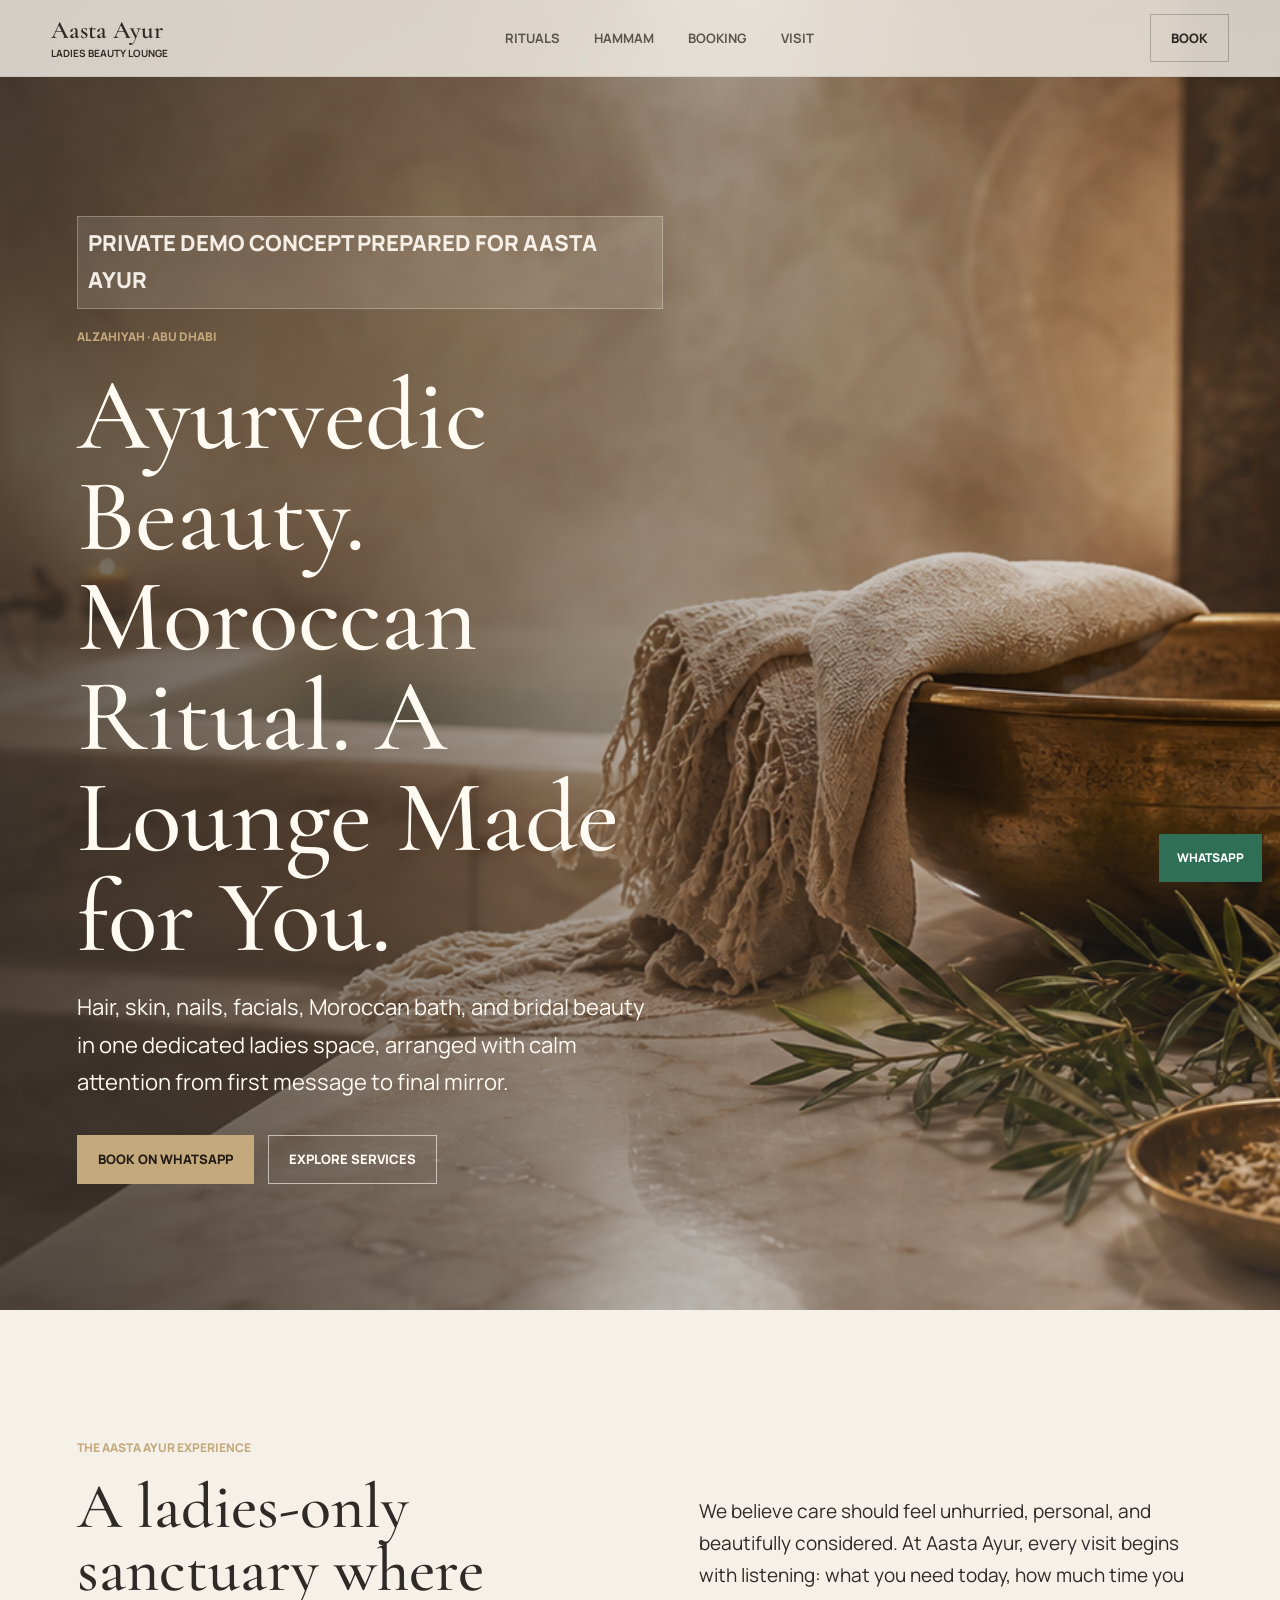
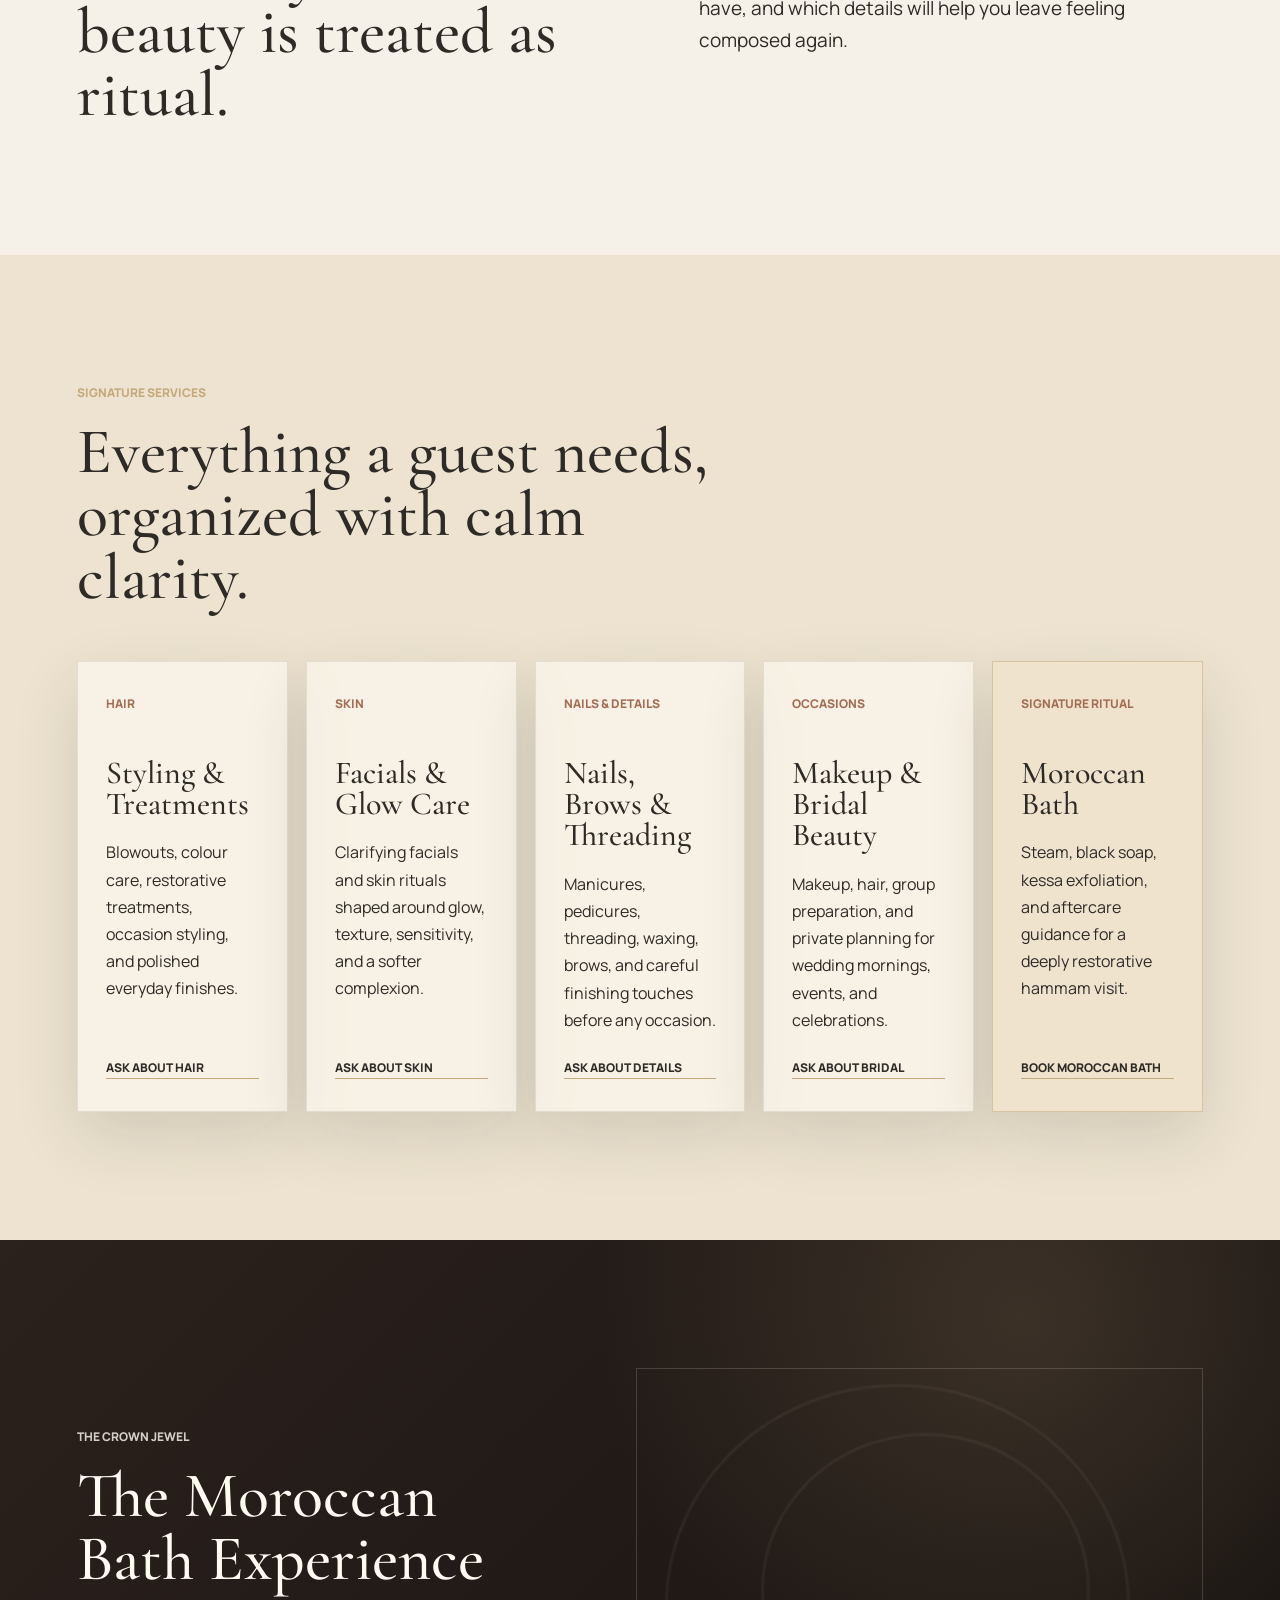
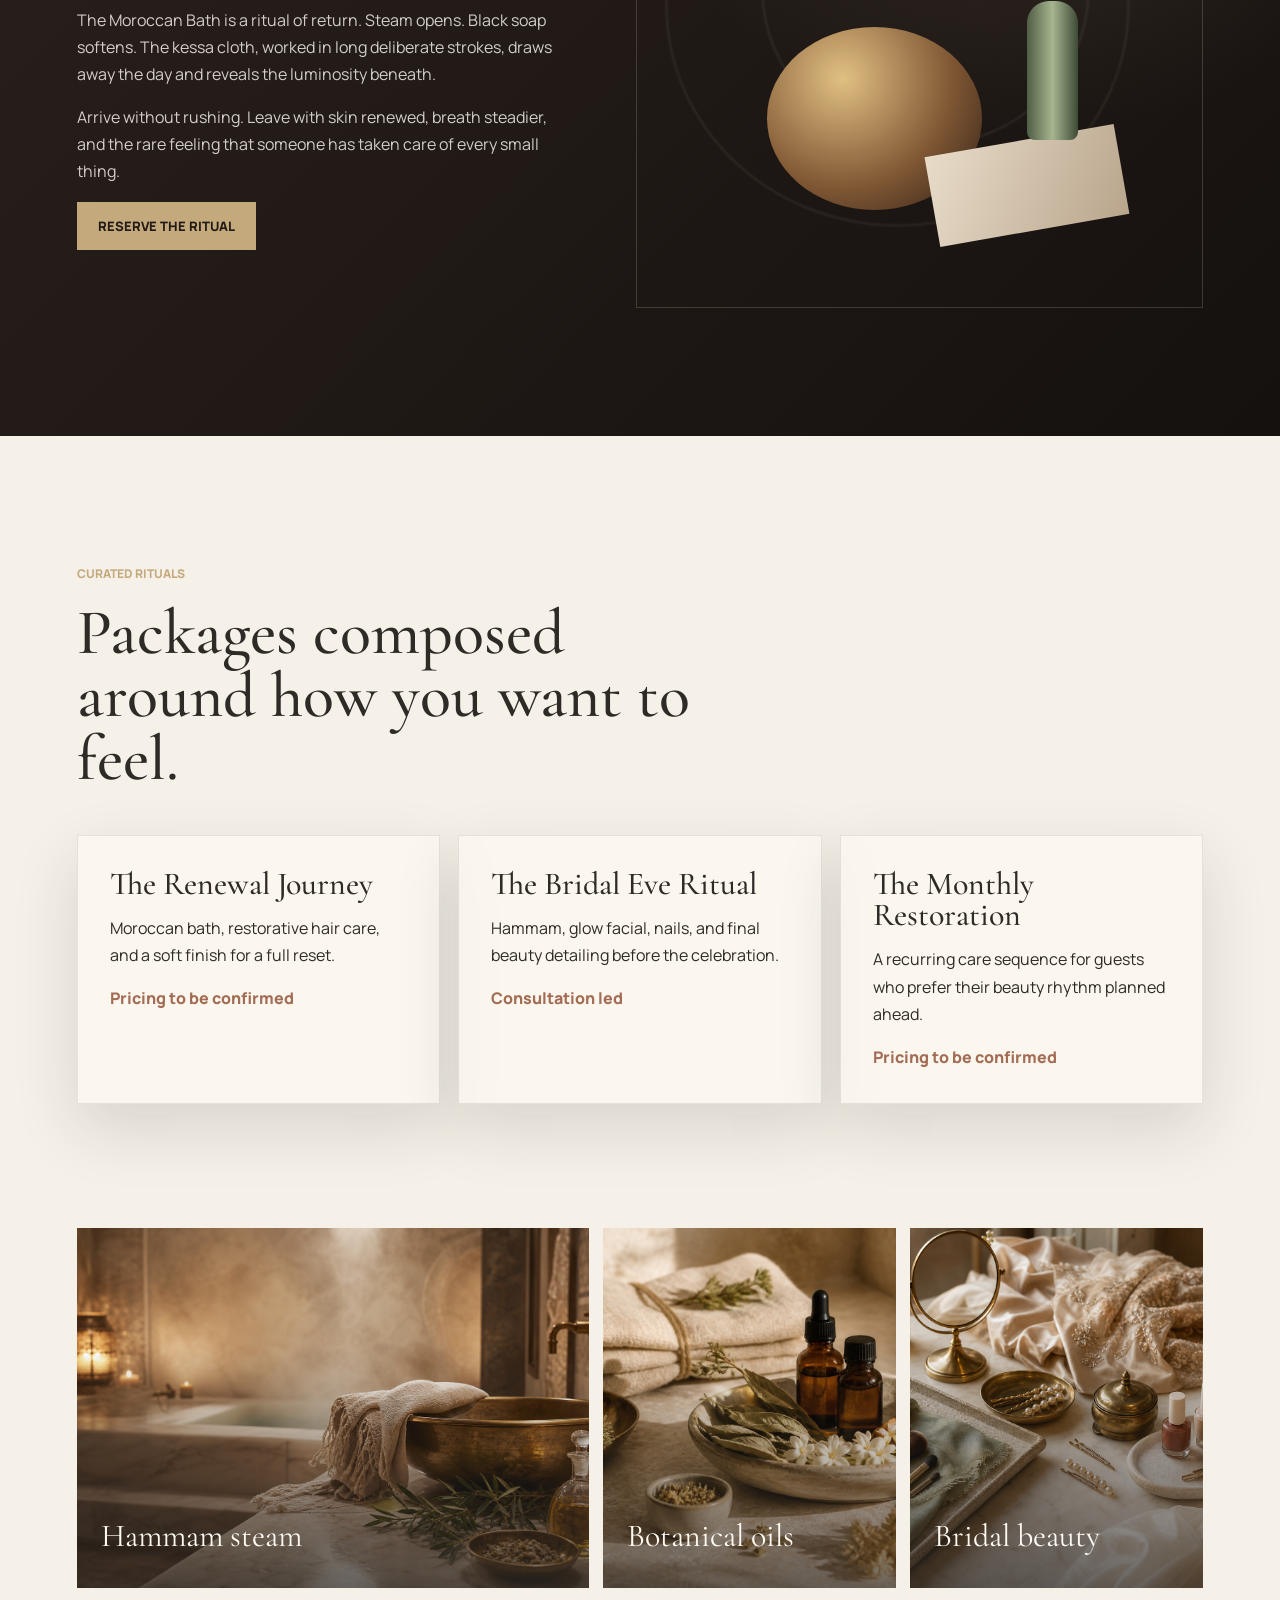
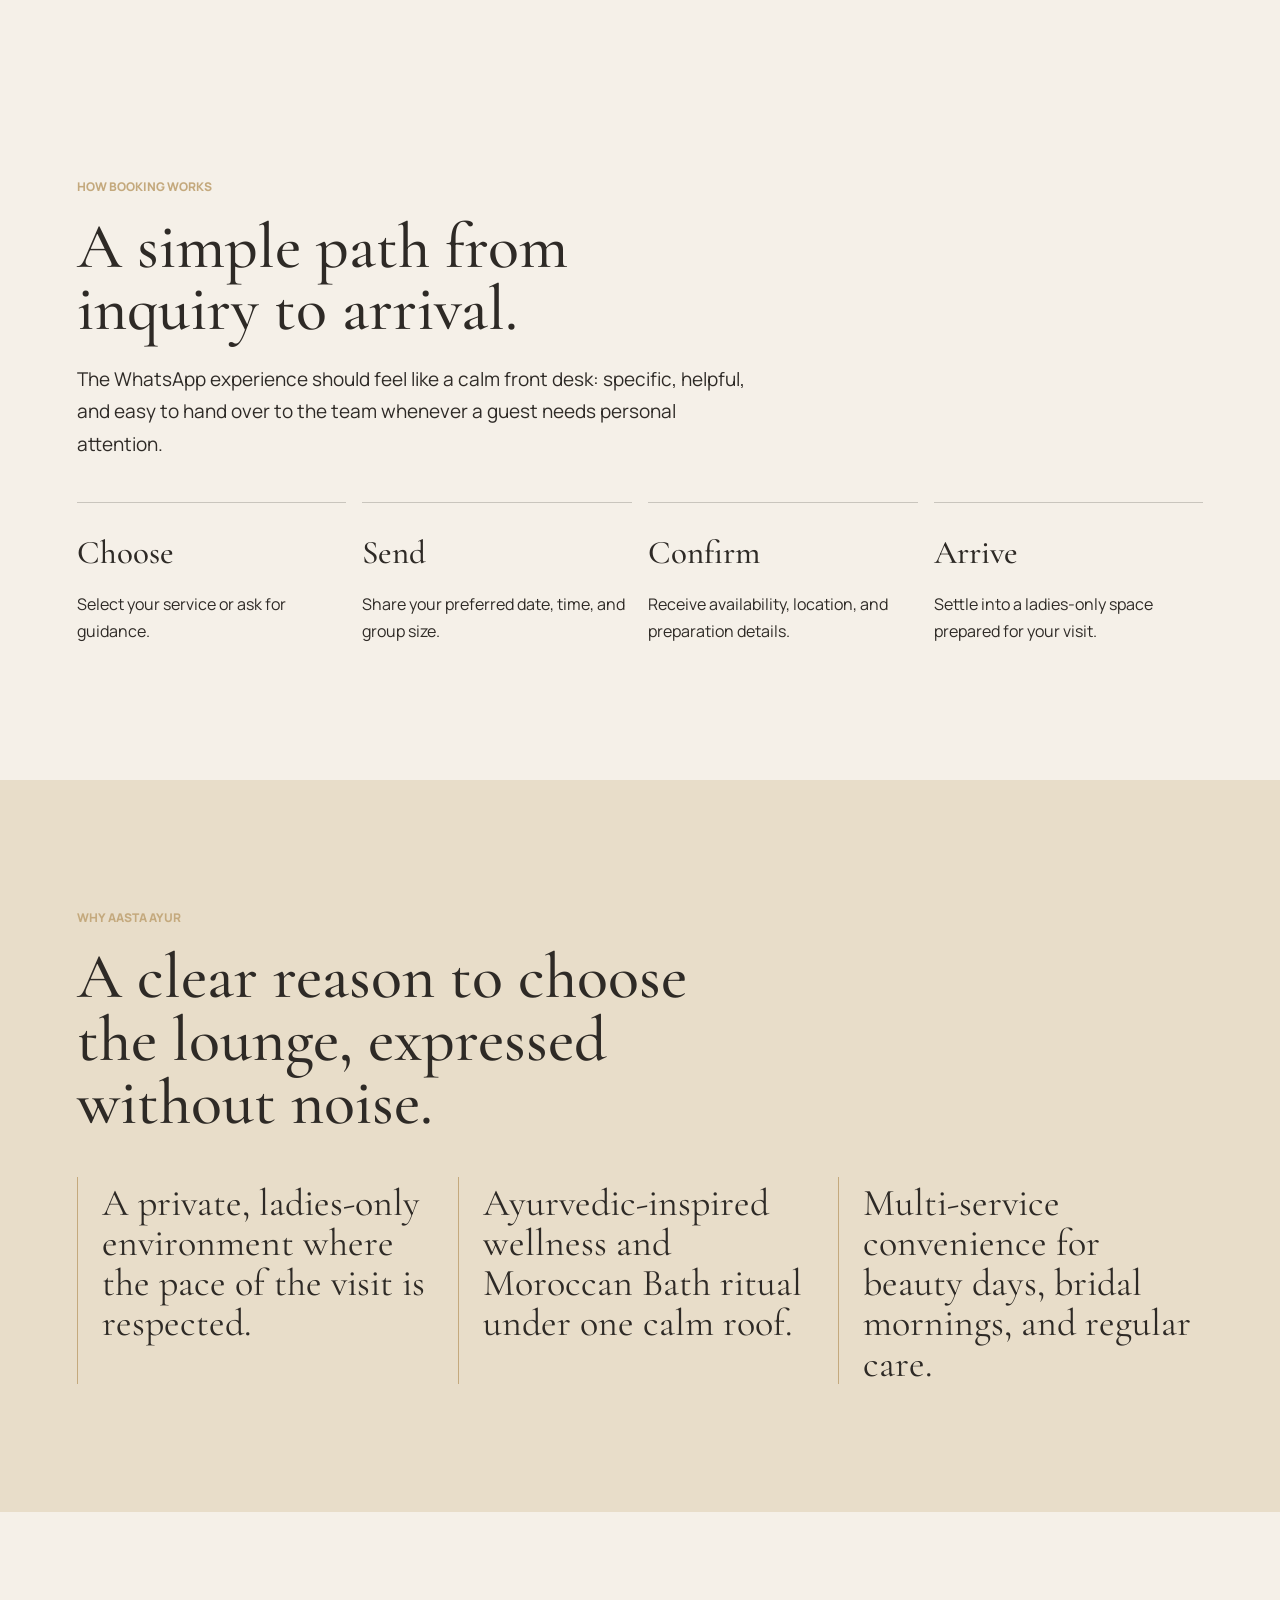
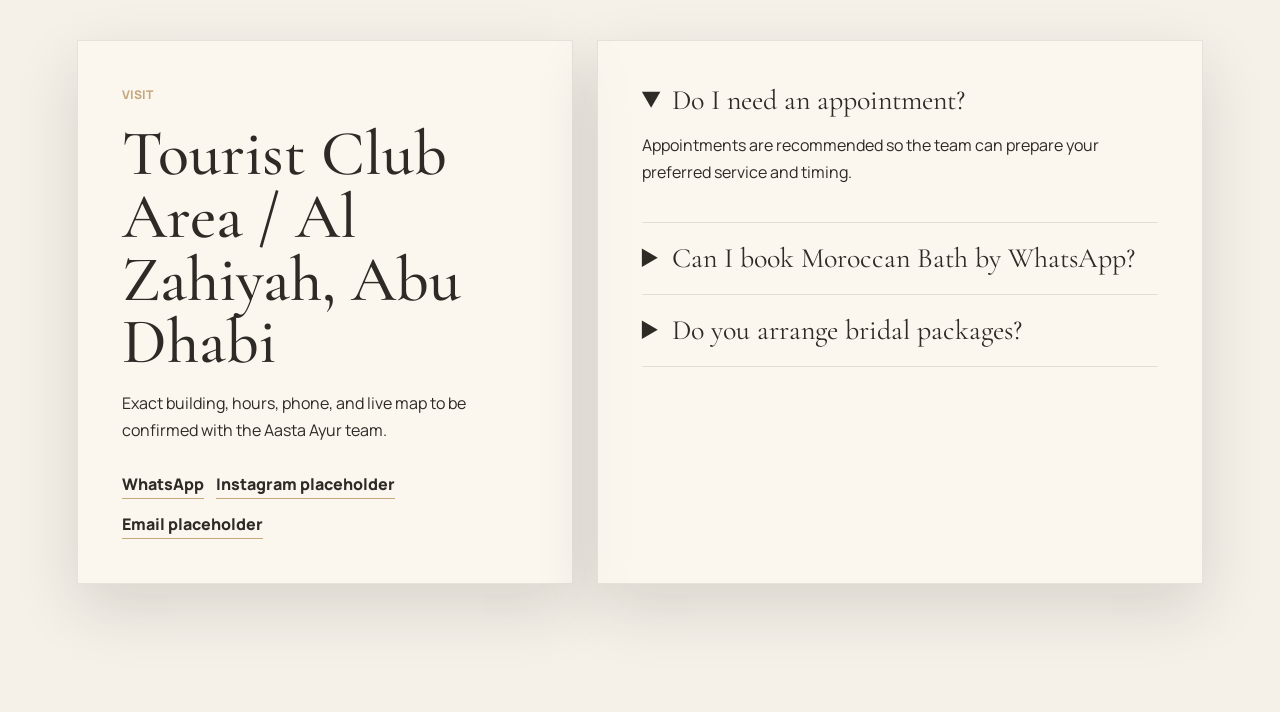
==== index.html @ e6f48dea "Add Aasta Ayur demo site" ====
<!doctype html>
<html lang="en">
  <head>
    <meta charset="utf-8" />
    <meta name="viewport" content="width=device-width, initial-scale=1" />
    <title>Aasta Ayur Ladies Beauty Lounge | Demo Digital Flagship</title>
    <meta
      name="description"
      content="A refined demo digital flagship concept for Aasta Ayur Ladies Beauty Lounge in Al Zahiyah, Abu Dhabi."
    />
    <link rel="preconnect" href="https://fonts.googleapis.com" />
    <link rel="preconnect" href="https://fonts.gstatic.com" crossorigin />
    <link
      href="https://fonts.googleapis.com/css2?family=Cormorant+Garamond:wght@400;500;600&family=Manrope:wght@400;500;600;700&display=swap"
      rel="stylesheet"
    />
    <link rel="stylesheet" href="styles.css" />
  </head>
  <body>
    <header class="site-header" data-header>
      <a class="brand" href="#top" aria-label="Aasta Ayur home">
        <span>Aasta Ayur</span>
        <small>Ladies Beauty Lounge</small>
      </a>
      <nav class="nav" aria-label="Primary">
        <a href="#rituals">Rituals</a>
        <a href="#hammam">Hammam</a>
        <a href="#booking">Booking</a>
        <a href="#location">Visit</a>
      </nav>
      <a class="nav-cta" href="https://wa.me/971000000000?text=Hello%20Aasta%20Ayur%2C%20I%27d%20like%20to%20book%20an%20appointment." target="_blank" rel="noreferrer">Book</a>
    </header>

    <main id="top">
      <section class="hero" aria-labelledby="hero-title">
        <img class="hero-image" src="assets/hammam-hero.png" alt="" />
        <div class="hero-overlay"></div>
        <div class="hero-content reveal">
          <p class="concept-note">Private demo concept prepared for Aasta Ayur</p>
          <p class="eyebrow">Al Zahiyah · Abu Dhabi</p>
          <h1 id="hero-title">Ayurvedic Beauty. Moroccan Ritual. A Lounge Made for You.</h1>
          <p>
            Hair, skin, nails, facials, Moroccan bath, and bridal beauty in one dedicated ladies space,
            arranged with calm attention from first message to final mirror.
          </p>
          <div class="hero-actions">
            <a class="button primary" href="https://wa.me/971000000000?text=Hello%20Aasta%20Ayur%2C%20I%27d%20like%20to%20book%20an%20appointment.%20Could%20you%20please%20share%20your%20availability%3F" target="_blank" rel="noreferrer">Book on WhatsApp</a>
            <a class="button secondary" href="#rituals">Explore Services</a>
          </div>
        </div>
      </section>

      <section class="section intro reveal" aria-labelledby="experience-title">
        <div class="section-kicker">The Aasta Ayur Experience</div>
        <div class="split">
          <h2 id="experience-title">A ladies-only sanctuary where beauty is treated as ritual.</h2>
          <p>
            We believe care should feel unhurried, personal, and beautifully considered. At Aasta Ayur,
            every visit begins with listening: what you need today, how much time you have, and which
            details will help you leave feeling composed again.
          </p>
        </div>
      </section>

      <section class="section service-band" id="rituals" aria-labelledby="rituals-title">
        <div class="section-heading reveal">
          <p class="section-kicker">Signature Services</p>
          <h2 id="rituals-title">Everything a guest needs, organized with calm clarity.</h2>
        </div>
        <div class="service-grid">
          <article class="service-card reveal">
            <span>Hair</span>
            <h3>Styling & Treatments</h3>
            <p>Blowouts, colour care, restorative treatments, occasion styling, and polished everyday finishes.</p>
            <a href="https://wa.me/971000000000?text=Hello%20Aasta%20Ayur%2C%20I%27d%20like%20to%20ask%20about%20hair%20services." target="_blank" rel="noreferrer">Ask about hair</a>
          </article>
          <article class="service-card reveal">
            <span>Skin</span>
            <h3>Facials & Glow Care</h3>
            <p>Clarifying facials and skin rituals shaped around glow, texture, sensitivity, and a softer complexion.</p>
            <a href="https://wa.me/971000000000?text=Hello%20Aasta%20Ayur%2C%20I%27d%20like%20to%20ask%20about%20facials%20and%20skin%20services." target="_blank" rel="noreferrer">Ask about skin</a>
          </article>
          <article class="service-card reveal">
            <span>Nails & Details</span>
            <h3>Nails, Brows & Threading</h3>
            <p>Manicures, pedicures, threading, waxing, brows, and careful finishing touches before any occasion.</p>
            <a href="https://wa.me/971000000000?text=Hello%20Aasta%20Ayur%2C%20I%27d%20like%20to%20ask%20about%20nails%2C%20threading%2C%20or%20waxing." target="_blank" rel="noreferrer">Ask about details</a>
          </article>
          <article class="service-card reveal">
            <span>Occasions</span>
            <h3>Makeup & Bridal Beauty</h3>
            <p>Makeup, hair, group preparation, and private planning for wedding mornings, events, and celebrations.</p>
            <a href="https://wa.me/971000000000?text=Hello%20Aasta%20Ayur%2C%20I%27d%20like%20to%20ask%20about%20bridal%20or%20event%20beauty." target="_blank" rel="noreferrer">Ask about bridal</a>
          </article>
          <article class="service-card feature-card reveal">
            <span>Signature Ritual</span>
            <h3>Moroccan Bath</h3>
            <p>Steam, black soap, kessa exfoliation, and aftercare guidance for a deeply restorative hammam visit.</p>
            <a href="https://wa.me/971000000000?text=Hello%20Aasta%20Ayur%2C%20I%27d%20like%20to%20book%20a%20Moroccan%20Bath.%20Could%20you%20please%20share%20your%20availability%3F" target="_blank" rel="noreferrer">Book Moroccan Bath</a>
          </article>
        </div>
      </section>

      <section class="hammam" id="hammam" aria-labelledby="hammam-title">
        <div class="hammam-copy reveal">
          <p class="section-kicker">The Crown Jewel</p>
          <h2 id="hammam-title">The Moroccan Bath Experience</h2>
          <p>
            The Moroccan Bath is a ritual of return. Steam opens. Black soap softens. The kessa cloth,
            worked in long deliberate strokes, draws away the day and reveals the luminosity beneath.
          </p>
          <p>
            Arrive without rushing. Leave with skin renewed, breath steadier, and the rare feeling that
            someone has taken care of every small thing.
          </p>
          <a class="button gold" href="https://wa.me/971000000000?text=Hello%20Aasta%20Ayur%2C%20I%27d%20like%20to%20book%20a%20Moroccan%20Bath." target="_blank" rel="noreferrer">Reserve the Ritual</a>
        </div>
        <div class="hammam-panel reveal" aria-hidden="true">
          <div class="steam-orbit one"></div>
          <div class="steam-orbit two"></div>
          <div class="ritual-object bowl"></div>
          <div class="ritual-object towel"></div>
          <div class="ritual-object bottle"></div>
        </div>
      </section>

      <section class="section collections" aria-labelledby="collections-title">
        <div class="section-heading reveal">
          <p class="section-kicker">Curated Rituals</p>
          <h2 id="collections-title">Packages composed around how you want to feel.</h2>
        </div>
        <div class="collection-list">
          <article class="collection reveal">
            <h3>The Renewal Journey</h3>
            <p>Moroccan bath, restorative hair care, and a soft finish for a full reset.</p>
            <span>Pricing to be confirmed</span>
          </article>
          <article class="collection reveal">
            <h3>The Bridal Eve Ritual</h3>
            <p>Hammam, glow facial, nails, and final beauty detailing before the celebration.</p>
            <span>Consultation led</span>
          </article>
          <article class="collection reveal">
            <h3>The Monthly Restoration</h3>
            <p>A recurring care sequence for guests who prefer their beauty rhythm planned ahead.</p>
            <span>Pricing to be confirmed</span>
          </article>
        </div>
      </section>

      <section class="editorial" aria-label="Beauty moments">
        <div class="editorial-tile tile-large reveal">
          <span>Hammam steam</span>
        </div>
        <div class="editorial-tile tile-sage reveal">
          <span>Botanical oils</span>
        </div>
        <div class="editorial-tile tile-clay reveal">
          <span>Bridal beauty</span>
        </div>
      </section>

      <section class="section journey" id="booking" aria-labelledby="booking-title">
        <div class="section-heading reveal">
          <p class="section-kicker">How Booking Works</p>
          <h2 id="booking-title">A simple path from inquiry to arrival.</h2>
          <p>
            The WhatsApp experience should feel like a calm front desk: specific, helpful, and easy to hand
            over to the team whenever a guest needs personal attention.
          </p>
        </div>
        <div class="steps">
          <div class="step reveal"><b>Choose</b><span>Select your service or ask for guidance.</span></div>
          <div class="step reveal"><b>Send</b><span>Share your preferred date, time, and group size.</span></div>
          <div class="step reveal"><b>Confirm</b><span>Receive availability, location, and preparation details.</span></div>
          <div class="step reveal"><b>Arrive</b><span>Settle into a ladies-only space prepared for your visit.</span></div>
        </div>
      </section>

      <section class="section distinction" aria-labelledby="why-title">
        <div class="section-heading reveal">
          <p class="section-kicker">Why Aasta Ayur</p>
          <h2 id="why-title">A clear reason to choose the lounge, expressed without noise.</h2>
        </div>
        <div class="truths">
          <p class="reveal">A private, ladies-only environment where the pace of the visit is respected.</p>
          <p class="reveal">Ayurvedic-inspired wellness and Moroccan Bath ritual under one calm roof.</p>
          <p class="reveal">Multi-service convenience for beauty days, bridal mornings, and regular care.</p>
        </div>
      </section>

      <section class="section location" id="location" aria-labelledby="visit-title">
        <div class="location-card reveal">
          <p class="section-kicker">Visit</p>
          <h2 id="visit-title">Tourist Club Area / Al Zahiyah, Abu Dhabi</h2>
          <p>Exact building, hours, phone, and live map to be confirmed with the Aasta Ayur team.</p>
          <div class="contact-row">
            <a href="https://wa.me/971000000000?text=Hello%20Aasta%20Ayur%2C%20I%27d%20like%20to%20book%20an%20appointment." target="_blank" rel="noreferrer">WhatsApp</a>
            <a href="https://www.instagram.com/" target="_blank" rel="noreferrer">Instagram placeholder</a>
            <a href="mailto:hello@example.com">Email placeholder</a>
          </div>
        </div>
        <div class="faq reveal">
          <details open>
            <summary>Do I need an appointment?</summary>
            <p>Appointments are recommended so the team can prepare your preferred service and timing.</p>
          </details>
          <details>
            <summary>Can I book Moroccan Bath by WhatsApp?</summary>
            <p>Yes. Share your preferred day and time, and the team can guide you through preparation.</p>
          </details>
          <details>
            <summary>Do you arrange bridal packages?</summary>
            <p>Bridal and event beauty can be planned around the bride, group size, timing, and services required.</p>
          </details>
        </div>
      </section>
    </main>

    <a class="floating-whatsapp" href="https://wa.me/971000000000?text=Hello%20Aasta%20Ayur%2C%20I%27d%20like%20to%20book%20an%20appointment." target="_blank" rel="noreferrer" aria-label="Book on WhatsApp">
      <span>WhatsApp</span>
    </a>

    <script src="script.js"></script>
  </body>
</html>
---- styles.css ----
:root {
  --alabaster: #f5f0e8;
  --parchment: #ede3d0;
  --linen: #d9cdbf;
  --gold: #c4a97d;
  --sage: #8a9e82;
  --charcoal: #2e2a26;
  --clay: #a36d55;
  --hammam: #28201c;
  --cream: #fffaf2;
  --shadow: 0 24px 60px rgba(46, 42, 38, 0.14);
  --serif: "Cormorant Garamond", Georgia, serif;
  --sans: "Manrope", Arial, sans-serif;
}

* {
  box-sizing: border-box;
}

html {
  scroll-behavior: smooth;
}

body {
  margin: 0;
  background: var(--alabaster);
  color: var(--charcoal);
  font-family: var(--sans);
  font-size: 16px;
  line-height: 1.7;
}

a {
  color: inherit;
  text-decoration: none;
}

.site-header {
  align-items: center;
  background: rgba(245, 240, 232, 0.82);
  backdrop-filter: blur(18px);
  border-bottom: 1px solid rgba(46, 42, 38, 0.08);
  display: flex;
  gap: 24px;
  justify-content: space-between;
  left: 0;
  min-height: 76px;
  padding: 14px clamp(18px, 4vw, 58px);
  position: fixed;
  right: 0;
  top: 0;
  transition: transform 260ms ease, background 260ms ease;
  z-index: 20;
}

.brand {
  display: grid;
  font-family: var(--serif);
  line-height: 1;
}

.brand span {
  font-size: 25px;
  font-weight: 600;
}

.brand small {
  font-family: var(--sans);
  font-size: 10px;
  font-weight: 700;
  margin-top: 5px;
  text-transform: uppercase;
}

.nav {
  display: flex;
  gap: clamp(16px, 3vw, 34px);
  font-size: 13px;
  font-weight: 700;
  text-transform: uppercase;
}

.nav a {
  opacity: 0.76;
}

.nav a:hover,
.nav a:focus-visible {
  opacity: 1;
}

.nav-cta,
.button {
  border: 1px solid rgba(46, 42, 38, 0.28);
  display: inline-flex;
  font-size: 13px;
  font-weight: 800;
  justify-content: center;
  letter-spacing: 0;
  min-height: 44px;
  padding: 12px 20px;
  text-transform: uppercase;
}

.hero {
  min-height: 96vh;
  overflow: hidden;
  position: relative;
}

.hero-image,
.hero-overlay {
  height: 100%;
  inset: 0;
  position: absolute;
  width: 100%;
}

.hero-image {
  object-fit: cover;
}

.hero-overlay {
  background:
    linear-gradient(90deg, rgba(46, 42, 38, 0.72), rgba(46, 42, 38, 0.34) 48%, rgba(46, 42, 38, 0.08)),
    linear-gradient(0deg, rgba(245, 240, 232, 0.16), transparent 42%);
}

.hero-content {
  color: var(--cream);
  max-width: 740px;
  padding: 24vh clamp(20px, 6vw, 82px) 14vh;
  position: relative;
  z-index: 2;
}

.concept-note {
  background: rgba(255, 250, 242, 0.12);
  border: 1px solid rgba(255, 250, 242, 0.28);
  color: rgba(255, 250, 242, 0.92);
  display: inline-flex;
  font-size: 11px;
  font-weight: 800;
  margin: 0 0 18px;
  padding: 8px 10px;
  text-transform: uppercase;
}

.eyebrow,
.section-kicker {
  color: var(--gold);
  font-size: 12px;
  font-weight: 800;
  margin: 0 0 18px;
  text-transform: uppercase;
}

h1,
h2,
h3 {
  font-family: var(--serif);
  font-weight: 500;
  line-height: 0.98;
  margin: 0;
}

h1 {
  font-size: clamp(54px, 8vw, 106px);
  max-width: 900px;
}

h2 {
  font-size: clamp(39px, 5vw, 72px);
}

h3 {
  font-size: 32px;
}

.hero-content p:not(.eyebrow) {
  font-size: clamp(17px, 2vw, 22px);
  max-width: 650px;
}

.hero-actions {
  display: flex;
  flex-wrap: wrap;
  gap: 14px;
  margin-top: 34px;
}

.button.primary,
.button.gold {
  background: var(--gold);
  border-color: var(--gold);
  color: #211a15;
}

.button.secondary {
  border-color: rgba(255, 250, 242, 0.62);
  color: var(--cream);
}

.section {
  padding: clamp(74px, 10vw, 150px) clamp(20px, 6vw, 82px);
}

.split {
  align-items: start;
  display: grid;
  gap: clamp(28px, 5vw, 72px);
  grid-template-columns: minmax(0, 1.05fr) minmax(260px, 0.95fr);
}

.split p,
.section-heading {
  font-size: 19px;
  max-width: 680px;
}

.service-band {
  background: var(--parchment);
}

.service-grid {
  display: grid;
  gap: 18px;
  grid-template-columns: repeat(5, minmax(0, 1fr));
  margin-top: 52px;
}

.service-card,
.collection,
.location-card,
.faq {
  background: rgba(255, 250, 242, 0.62);
  border: 1px solid rgba(46, 42, 38, 0.1);
  box-shadow: var(--shadow);
}

.service-card {
  display: flex;
  flex-direction: column;
  min-height: 310px;
  padding: 32px 28px;
}

.service-card span {
  color: var(--clay);
  display: inline-block;
  font-size: 12px;
  font-weight: 800;
  margin-bottom: 42px;
  text-transform: uppercase;
}

.service-card p {
  margin: 20px 0 0;
}

.service-card a {
  border-bottom: 1px solid var(--gold);
  color: var(--charcoal);
  display: inline-flex;
  font-size: 12px;
  font-weight: 800;
  margin-top: auto;
  padding-top: 24px;
  text-transform: uppercase;
}

.feature-card {
  background: #efe3ce;
  border-color: rgba(196, 169, 125, 0.55);
}

.hammam {
  align-items: center;
  background:
    radial-gradient(circle at 80% 10%, rgba(196, 169, 125, 0.17), transparent 34%),
    linear-gradient(135deg, #2b211d, #15110f);
  color: var(--cream);
  display: grid;
  gap: clamp(36px, 6vw, 94px);
  grid-template-columns: minmax(0, 0.92fr) minmax(320px, 1.08fr);
  min-height: 760px;
  overflow: hidden;
  padding: clamp(80px, 10vw, 150px) clamp(20px, 6vw, 82px);
}

.hammam-copy {
  max-width: 650px;
}

.hammam-copy p {
  color: rgba(255, 250, 242, 0.8);
}

.hammam-panel {
  aspect-ratio: 1.05;
  border: 1px solid rgba(237, 227, 208, 0.18);
  min-height: 420px;
  overflow: hidden;
  position: relative;
}

.steam-orbit {
  animation: breathe 8s ease-in-out infinite;
  border: 1px solid rgba(237, 227, 208, 0.18);
  border-radius: 50%;
  filter: blur(1px);
  position: absolute;
}

.steam-orbit.one {
  height: 58%;
  left: 22%;
  top: 12%;
  width: 58%;
}

.steam-orbit.two {
  animation-delay: -3s;
  height: 82%;
  left: 5%;
  top: 3%;
  width: 82%;
}

.ritual-object {
  position: absolute;
}

.bowl {
  background: radial-gradient(circle at 35% 28%, #e1c083, #7e5633 58%, #2c1d15);
  border-radius: 50%;
  bottom: 18%;
  height: 34%;
  left: 23%;
  width: 38%;
}

.towel {
  background: linear-gradient(120deg, #e8dcc9, #b9a58c);
  bottom: 14%;
  height: 17%;
  right: 14%;
  transform: rotate(-10deg);
  width: 34%;
}

.bottle {
  background: linear-gradient(90deg, #4f5e45, #a6b58f 50%, #3d4b35);
  border-radius: 22px 22px 8px 8px;
  bottom: 31%;
  height: 26%;
  right: 22%;
  width: 9%;
}

.collection-list {
  display: grid;
  gap: 18px;
  grid-template-columns: repeat(3, minmax(0, 1fr));
  margin-top: 44px;
}

.collections {
  padding-bottom: clamp(54px, 7vw, 96px);
}

.journey {
  padding-top: clamp(54px, 7vw, 96px);
}

.collections .section-heading p:not(.section-kicker),
.journey .section-heading p:not(.section-kicker) {
  margin-top: 22px;
}

.collection {
  padding: 32px;
}

.collection span {
  color: var(--clay);
  font-weight: 800;
}

.editorial {
  display: grid;
  gap: 14px;
  grid-template-columns: 1.4fr 0.8fr 0.8fr;
  padding: clamp(16px, 3vw, 34px) clamp(20px, 6vw, 82px) clamp(54px, 8vw, 100px);
}

.editorial-tile {
  align-items: end;
  color: var(--cream);
  display: flex;
  min-height: 360px;
  overflow: hidden;
  padding: 24px;
  position: relative;
}

.editorial-tile::before {
  content: "";
  inset: 0;
  position: absolute;
}

.editorial-tile span {
  font-family: var(--serif);
  font-size: 32px;
  position: relative;
}

.tile-large::before {
  background:
    linear-gradient(0deg, rgba(46, 42, 38, 0.72), transparent 68%),
    url("assets/hammam-hero.png") center/cover;
}

.tile-sage::before {
  background:
    linear-gradient(0deg, rgba(46, 42, 38, 0.7), transparent 68%),
    url("assets/botanical-oils.png") center/cover;
}

.tile-clay::before {
  background:
    linear-gradient(0deg, rgba(46, 42, 38, 0.7), transparent 68%),
    url("assets/bridal-beauty.png") center/cover;
}

.steps,
.truths {
  display: grid;
  gap: 16px;
  grid-template-columns: repeat(4, minmax(0, 1fr));
  margin-top: 42px;
}

.step {
  border-top: 1px solid rgba(46, 42, 38, 0.22);
  min-height: 150px;
  padding-top: 22px;
}

.step b {
  display: block;
  font-family: var(--serif);
  font-size: 33px;
  font-weight: 500;
}

.step span {
  display: block;
  margin-top: 10px;
}

.distinction {
  background: #e8ddc9;
}

.truths {
  grid-template-columns: repeat(3, minmax(0, 1fr));
}

.truths p {
  border-left: 1px solid var(--gold);
  font-family: var(--serif);
  font-size: clamp(26px, 3vw, 38px);
  line-height: 1.06;
  margin: 0;
  min-height: 190px;
  padding: 6px 0 0 24px;
}

.location {
  display: grid;
  gap: 24px;
  grid-template-columns: minmax(0, 0.9fr) minmax(320px, 1.1fr);
}

.location-card,
.faq {
  padding: clamp(28px, 4vw, 44px);
}

.contact-row {
  display: flex;
  flex-wrap: wrap;
  gap: 12px;
  margin-top: 26px;
}

.contact-row a {
  border-bottom: 1px solid var(--gold);
  font-weight: 800;
}

details {
  border-bottom: 1px solid rgba(46, 42, 38, 0.12);
  padding: 20px 0;
}

details:first-child {
  padding-top: 0;
}

summary {
  cursor: pointer;
  font-family: var(--serif);
  font-size: 28px;
  line-height: 1.1;
}

.floating-whatsapp {
  background: #2f6f55;
  bottom: 18px;
  box-shadow: 0 14px 30px rgba(46, 42, 38, 0.22);
  color: white;
  font-size: 12px;
  font-weight: 800;
  min-height: 48px;
  padding: 14px 18px;
  position: fixed;
  right: 18px;
  text-transform: uppercase;
  z-index: 25;
}

.reveal {
  opacity: 0;
  transform: translateY(24px);
  transition: opacity 850ms ease, transform 850ms ease;
}

.reveal.visible {
  opacity: 1;
  transform: translateY(0);
}

@keyframes breathe {
  0%,
  100% {
    opacity: 0.32;
    transform: scale(0.96);
  }
  50% {
    opacity: 0.82;
    transform: scale(1.04);
  }
}

@media (max-width: 980px) {
  .nav {
    display: none;
  }

  .split,
  .hammam,
  .location {
    grid-template-columns: 1fr;
  }

  .service-grid,
  .collection-list,
  .steps,
  .truths {
    grid-template-columns: repeat(2, minmax(0, 1fr));
  }

  .feature-card {
    grid-column: 1 / -1;
  }

  .editorial {
    grid-template-columns: 1fr;
  }
}

@media (max-width: 640px) {
  .site-header {
    min-height: 68px;
  }

  .brand span {
    font-size: 22px;
  }

  .hero {
    min-height: 94vh;
  }

  .hero-overlay {
    background: linear-gradient(90deg, rgba(46, 42, 38, 0.76), rgba(46, 42, 38, 0.34));
  }

  .hero-content {
    padding-top: 19vh;
  }

  .service-grid,
  .collection-list,
  .steps,
  .truths {
    grid-template-columns: 1fr;
  }

  .service-card {
    min-height: 0;
  }

  .hammam-panel {
    min-height: 280px;
  }

  .editorial-tile {
    min-height: 230px;
  }

  .section {
    padding-bottom: 68px;
    padding-top: 68px;
  }

  .reveal {
    opacity: 1;
    transform: none;
  }

  .truths p {
    min-height: 148px;
  }

  .hammam {
    min-height: 0;
    padding-bottom: 68px;
    padding-top: 68px;
  }

  .collections {
    padding-bottom: 42px;
  }

  .editorial {
    padding-bottom: 42px;
    padding-top: 0;
  }

  .journey {
    padding-top: 54px;
  }
}
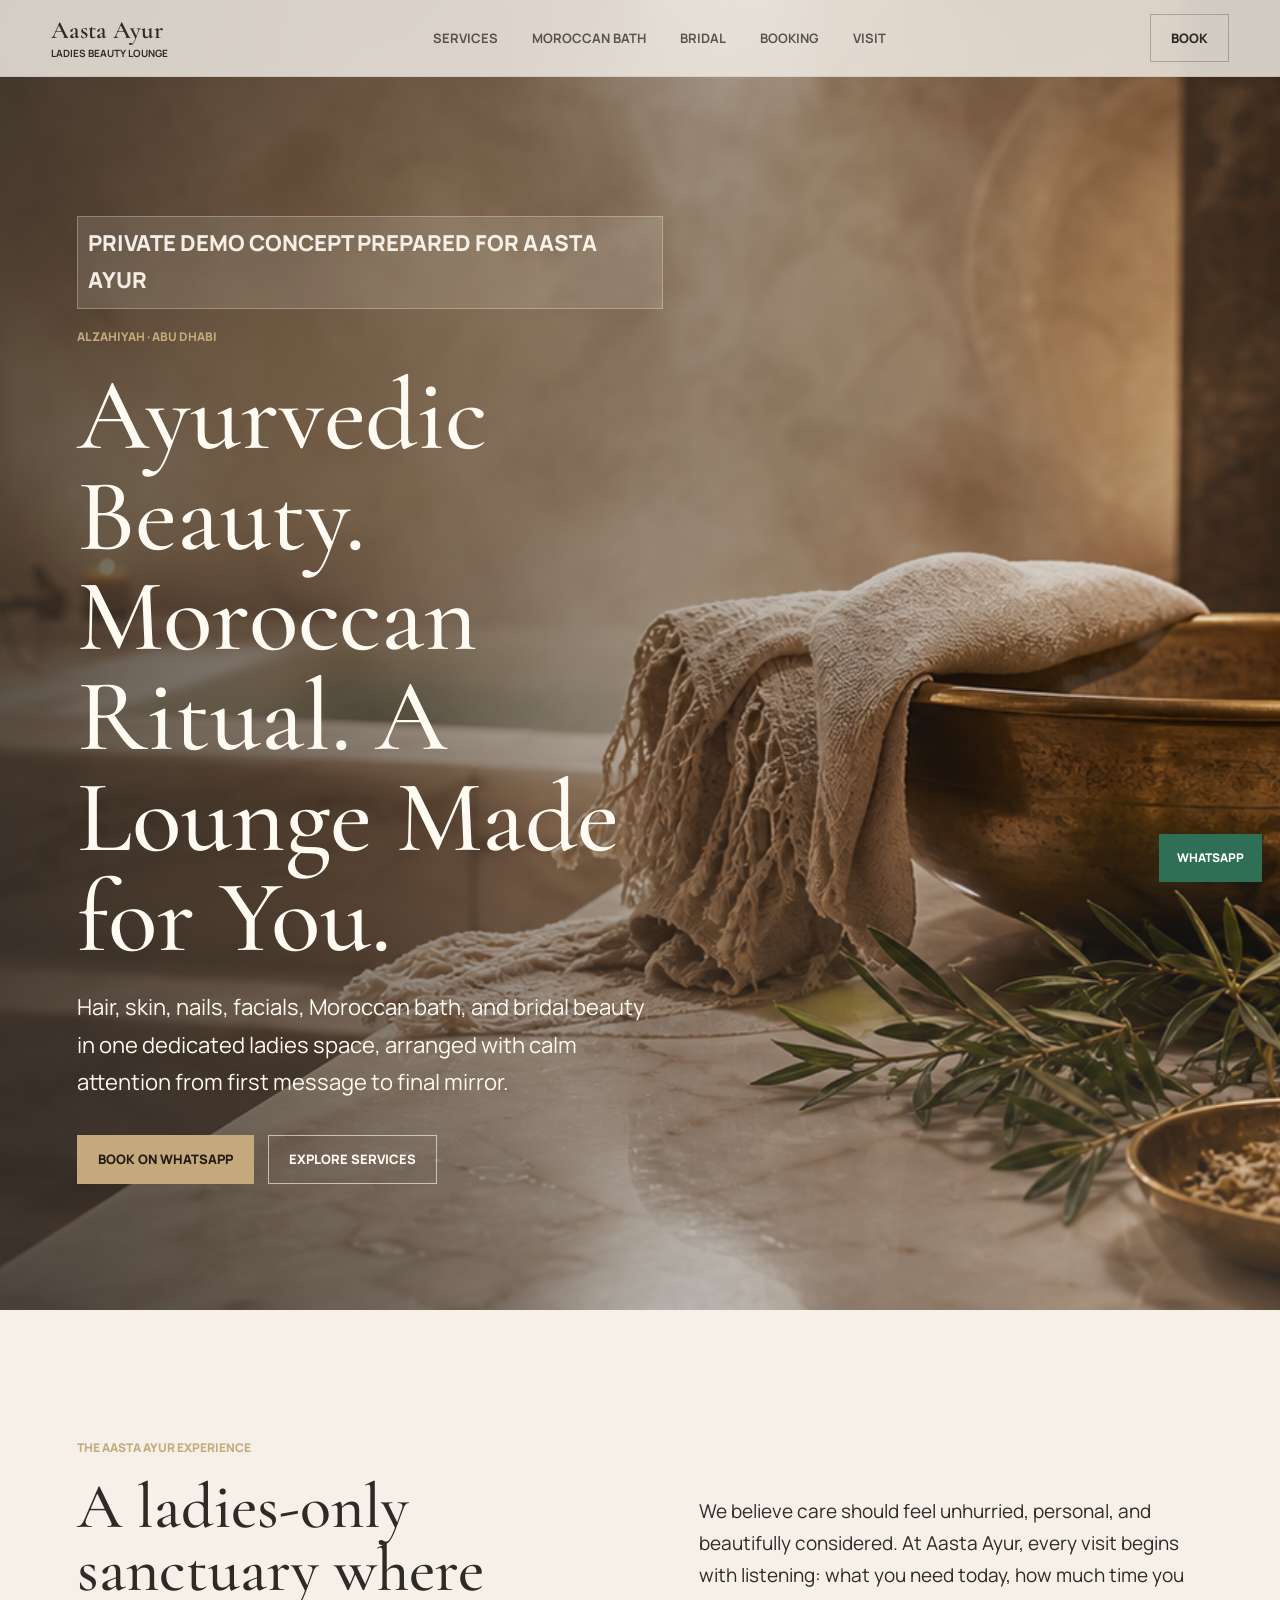
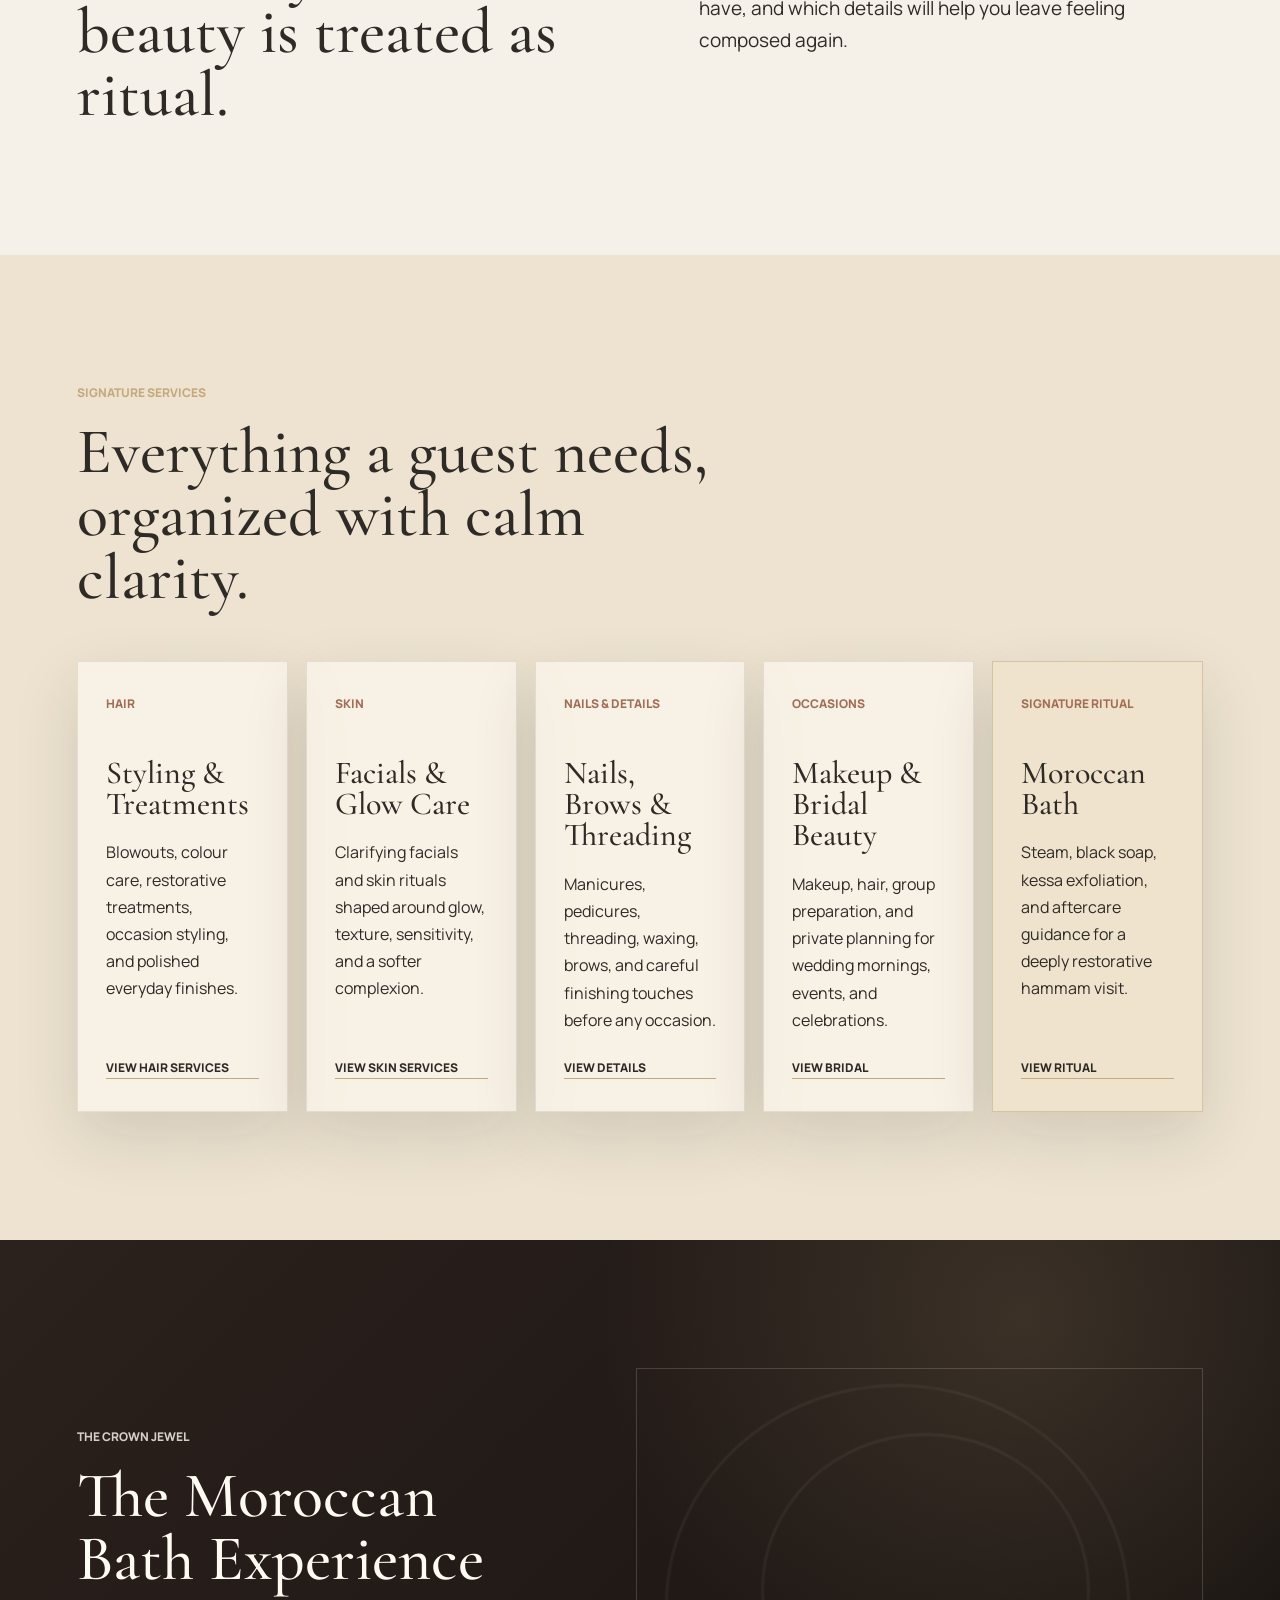
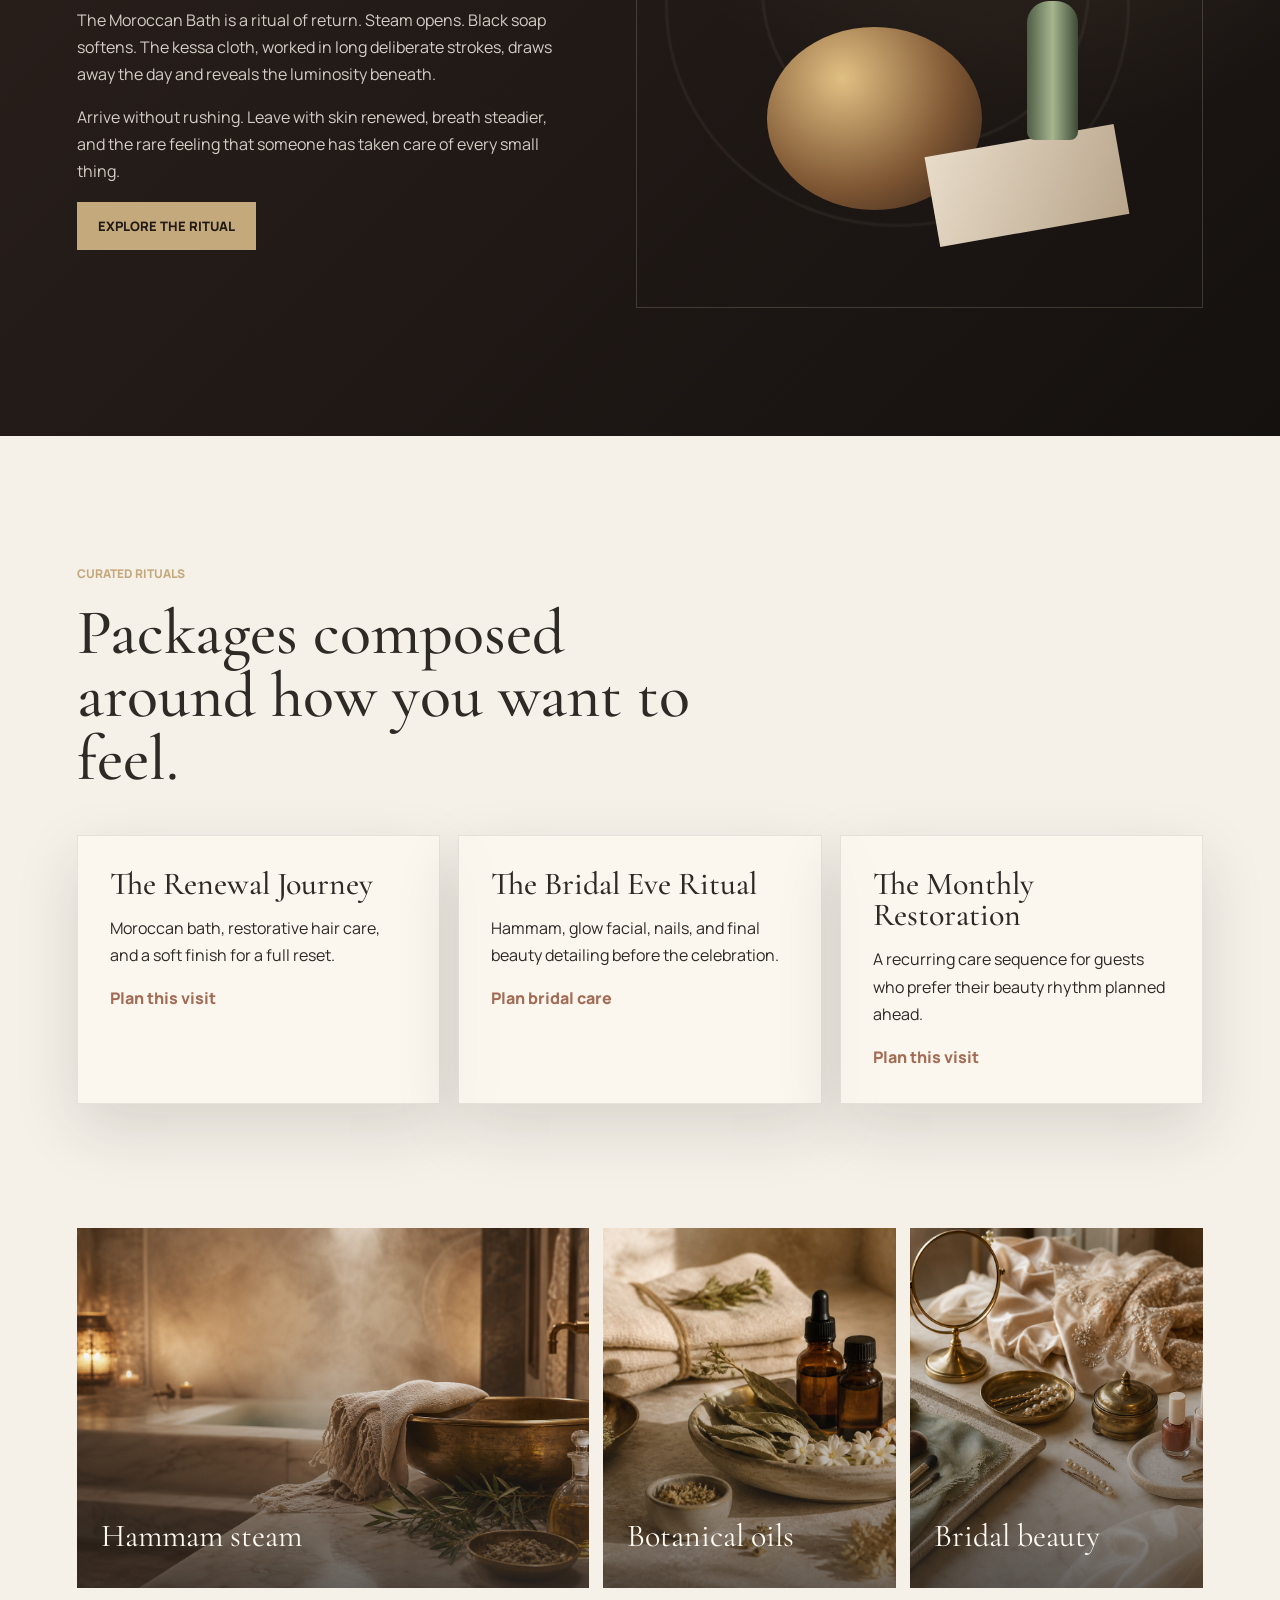
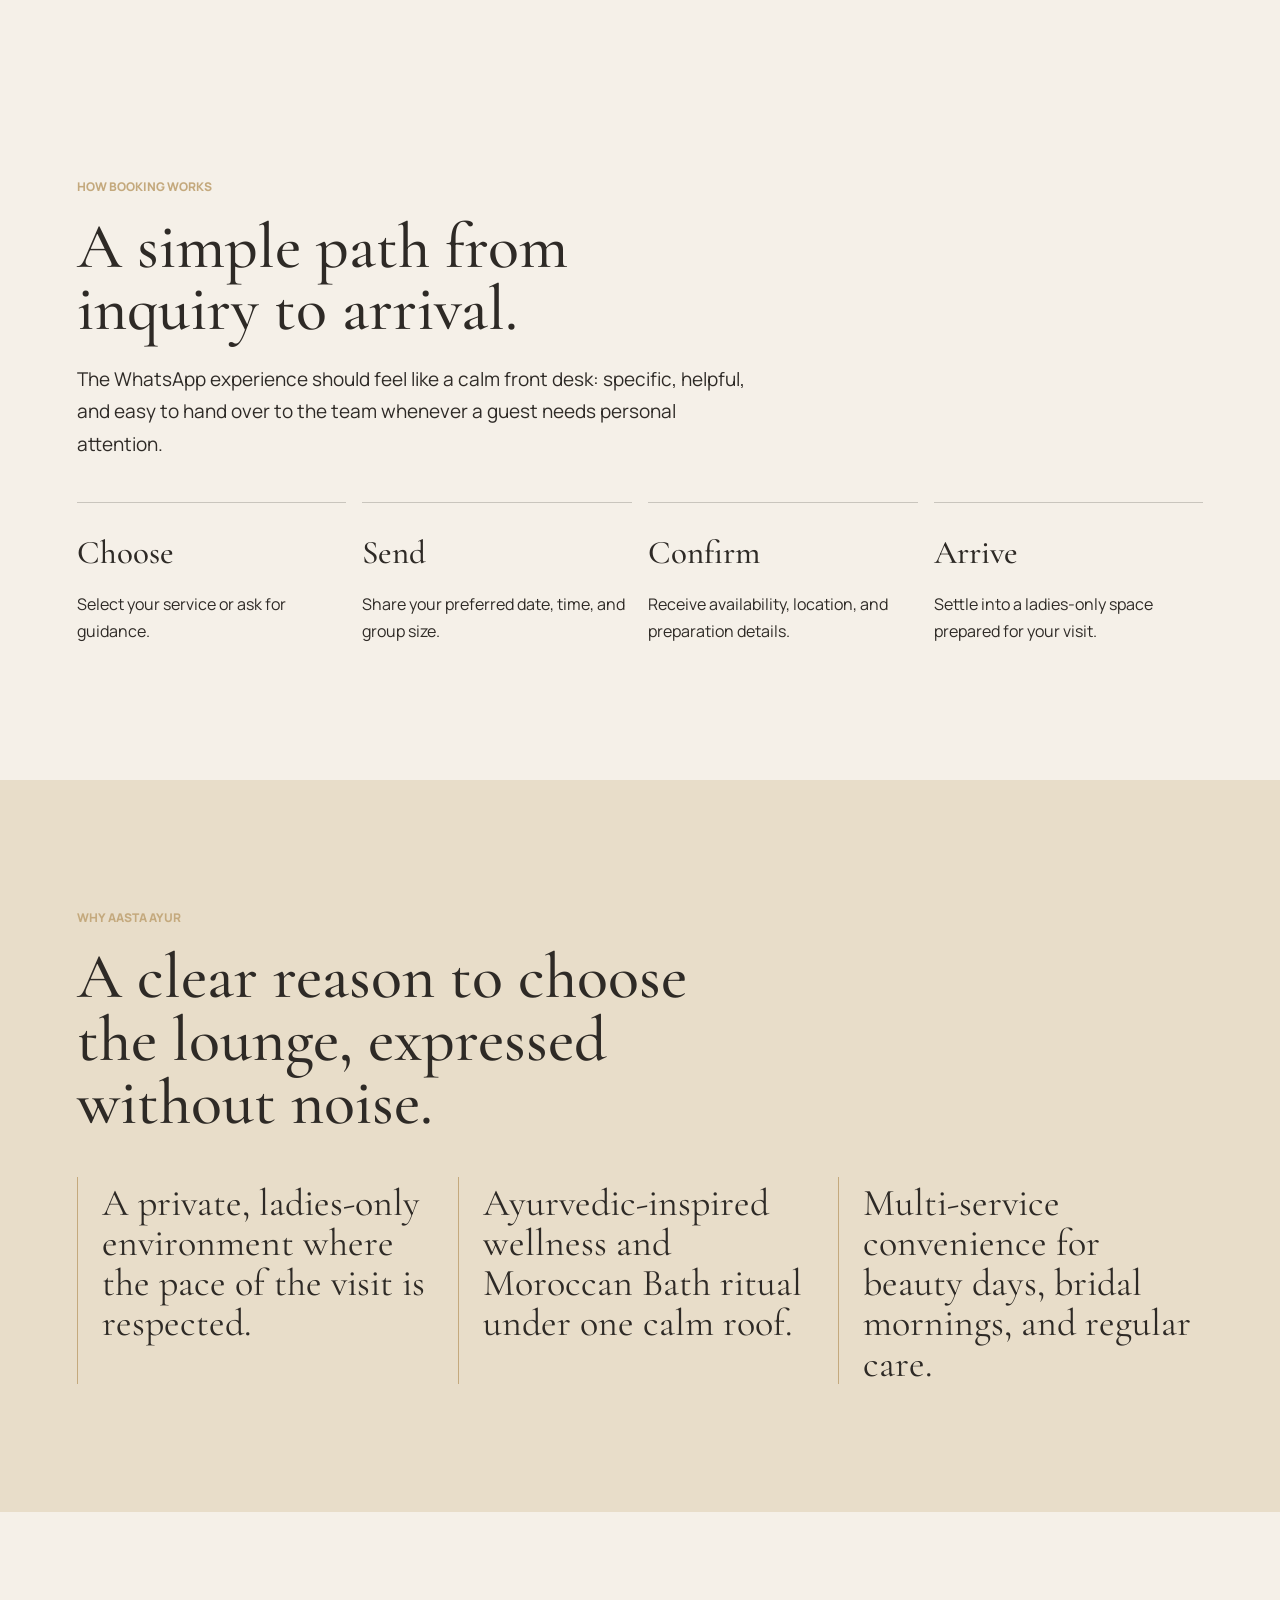
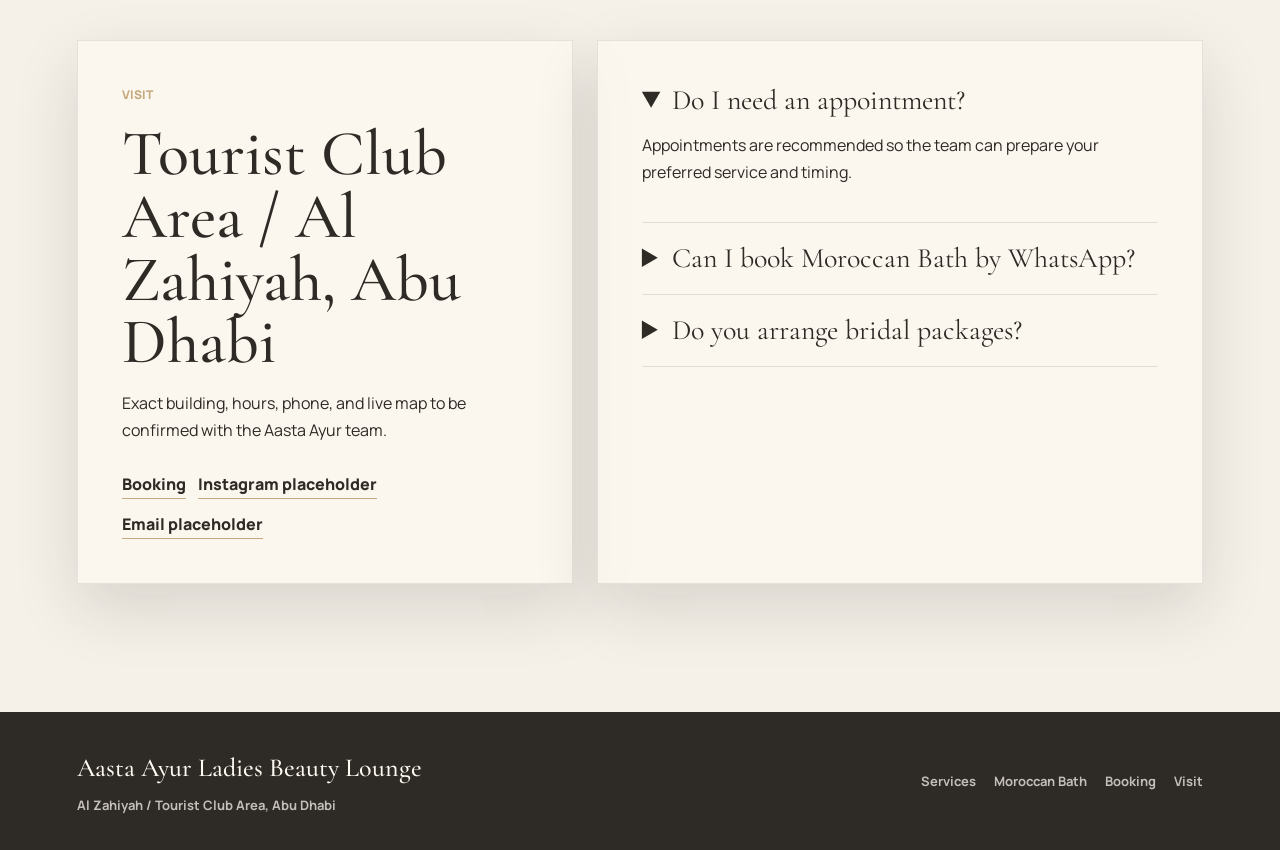
==== commit 831e3176: "Refactor demo into multi-page handover site" ====
--- a/index.html
+++ b/index.html
@@ -3,7 +3,7 @@
   <head>
     <meta charset="utf-8" />
     <meta name="viewport" content="width=device-width, initial-scale=1" />
-    <title>Aasta Ayur Ladies Beauty Lounge | Demo Digital Flagship</title>
+    <title>Aasta Ayur Ladies Beauty Lounge | Abu Dhabi Beauty & Moroccan Bath</title>
     <meta
       name="description"
       content="A refined demo digital flagship concept for Aasta Ayur Ladies Beauty Lounge in Al Zahiyah, Abu Dhabi."
@@ -18,15 +18,16 @@
   </head>
   <body>
     <header class="site-header" data-header>
-      <a class="brand" href="#top" aria-label="Aasta Ayur home">
+      <a class="brand" href="index.html" aria-label="Aasta Ayur home">
         <span>Aasta Ayur</span>
         <small>Ladies Beauty Lounge</small>
       </a>
       <nav class="nav" aria-label="Primary">
-        <a href="#rituals">Rituals</a>
-        <a href="#hammam">Hammam</a>
-        <a href="#booking">Booking</a>
-        <a href="#location">Visit</a>
+        <a href="services.html">Services</a>
+        <a href="moroccan-bath.html">Moroccan Bath</a>
+        <a href="bridal.html">Bridal</a>
+        <a href="booking.html">Booking</a>
+        <a href="visit.html">Visit</a>
       </nav>
       <a class="nav-cta" href="https://wa.me/971000000000?text=Hello%20Aasta%20Ayur%2C%20I%27d%20like%20to%20book%20an%20appointment." target="_blank" rel="noreferrer">Book</a>
     </header>
@@ -45,7 +46,7 @@
           </p>
           <div class="hero-actions">
             <a class="button primary" href="https://wa.me/971000000000?text=Hello%20Aasta%20Ayur%2C%20I%27d%20like%20to%20book%20an%20appointment.%20Could%20you%20please%20share%20your%20availability%3F" target="_blank" rel="noreferrer">Book on WhatsApp</a>
-            <a class="button secondary" href="#rituals">Explore Services</a>
+            <a class="button secondary" href="services.html">Explore Services</a>
           </div>
         </div>
       </section>
@@ -72,31 +73,31 @@
             <span>Hair</span>
             <h3>Styling & Treatments</h3>
             <p>Blowouts, colour care, restorative treatments, occasion styling, and polished everyday finishes.</p>
-            <a href="https://wa.me/971000000000?text=Hello%20Aasta%20Ayur%2C%20I%27d%20like%20to%20ask%20about%20hair%20services." target="_blank" rel="noreferrer">Ask about hair</a>
+            <a href="services.html#hair">View hair services</a>
           </article>
           <article class="service-card reveal">
             <span>Skin</span>
             <h3>Facials & Glow Care</h3>
             <p>Clarifying facials and skin rituals shaped around glow, texture, sensitivity, and a softer complexion.</p>
-            <a href="https://wa.me/971000000000?text=Hello%20Aasta%20Ayur%2C%20I%27d%20like%20to%20ask%20about%20facials%20and%20skin%20services." target="_blank" rel="noreferrer">Ask about skin</a>
+            <a href="services.html#skin">View skin services</a>
           </article>
           <article class="service-card reveal">
             <span>Nails & Details</span>
             <h3>Nails, Brows & Threading</h3>
             <p>Manicures, pedicures, threading, waxing, brows, and careful finishing touches before any occasion.</p>
-            <a href="https://wa.me/971000000000?text=Hello%20Aasta%20Ayur%2C%20I%27d%20like%20to%20ask%20about%20nails%2C%20threading%2C%20or%20waxing." target="_blank" rel="noreferrer">Ask about details</a>
+            <a href="services.html#details">View details</a>
           </article>
           <article class="service-card reveal">
             <span>Occasions</span>
             <h3>Makeup & Bridal Beauty</h3>
             <p>Makeup, hair, group preparation, and private planning for wedding mornings, events, and celebrations.</p>
-            <a href="https://wa.me/971000000000?text=Hello%20Aasta%20Ayur%2C%20I%27d%20like%20to%20ask%20about%20bridal%20or%20event%20beauty." target="_blank" rel="noreferrer">Ask about bridal</a>
+            <a href="bridal.html">View bridal</a>
           </article>
           <article class="service-card feature-card reveal">
             <span>Signature Ritual</span>
             <h3>Moroccan Bath</h3>
             <p>Steam, black soap, kessa exfoliation, and aftercare guidance for a deeply restorative hammam visit.</p>
-            <a href="https://wa.me/971000000000?text=Hello%20Aasta%20Ayur%2C%20I%27d%20like%20to%20book%20a%20Moroccan%20Bath.%20Could%20you%20please%20share%20your%20availability%3F" target="_blank" rel="noreferrer">Book Moroccan Bath</a>
+            <a href="moroccan-bath.html">View ritual</a>
           </article>
         </div>
       </section>
@@ -113,7 +114,7 @@
             Arrive without rushing. Leave with skin renewed, breath steadier, and the rare feeling that
             someone has taken care of every small thing.
           </p>
-          <a class="button gold" href="https://wa.me/971000000000?text=Hello%20Aasta%20Ayur%2C%20I%27d%20like%20to%20book%20a%20Moroccan%20Bath." target="_blank" rel="noreferrer">Reserve the Ritual</a>
+          <a class="button gold" href="moroccan-bath.html">Explore the Ritual</a>
         </div>
         <div class="hammam-panel reveal" aria-hidden="true">
           <div class="steam-orbit one"></div>
@@ -133,17 +134,17 @@
           <article class="collection reveal">
             <h3>The Renewal Journey</h3>
             <p>Moroccan bath, restorative hair care, and a soft finish for a full reset.</p>
-            <span>Pricing to be confirmed</span>
+            <span><a href="booking.html">Plan this visit</a></span>
           </article>
           <article class="collection reveal">
             <h3>The Bridal Eve Ritual</h3>
             <p>Hammam, glow facial, nails, and final beauty detailing before the celebration.</p>
-            <span>Consultation led</span>
+            <span><a href="bridal.html">Plan bridal care</a></span>
           </article>
           <article class="collection reveal">
             <h3>The Monthly Restoration</h3>
             <p>A recurring care sequence for guests who prefer their beauty rhythm planned ahead.</p>
-            <span>Pricing to be confirmed</span>
+            <span><a href="booking.html">Plan this visit</a></span>
           </article>
         </div>
       </section>
@@ -195,7 +196,7 @@
           <h2 id="visit-title">Tourist Club Area / Al Zahiyah, Abu Dhabi</h2>
           <p>Exact building, hours, phone, and live map to be confirmed with the Aasta Ayur team.</p>
           <div class="contact-row">
-            <a href="https://wa.me/971000000000?text=Hello%20Aasta%20Ayur%2C%20I%27d%20like%20to%20book%20an%20appointment." target="_blank" rel="noreferrer">WhatsApp</a>
+            <a href="booking.html">Booking</a>
             <a href="https://www.instagram.com/" target="_blank" rel="noreferrer">Instagram placeholder</a>
             <a href="mailto:hello@example.com">Email placeholder</a>
           </div>
@@ -217,6 +218,19 @@
       </section>
     </main>
 
+    <footer class="site-footer">
+      <div>
+        <strong>Aasta Ayur Ladies Beauty Lounge</strong>
+        <span>Al Zahiyah / Tourist Club Area, Abu Dhabi</span>
+      </div>
+      <nav aria-label="Footer">
+        <a href="services.html">Services</a>
+        <a href="moroccan-bath.html">Moroccan Bath</a>
+        <a href="booking.html">Booking</a>
+        <a href="visit.html">Visit</a>
+      </nav>
+    </footer>
+
     <a class="floating-whatsapp" href="https://wa.me/971000000000?text=Hello%20Aasta%20Ayur%2C%20I%27d%20like%20to%20book%20an%20appointment." target="_blank" rel="noreferrer" aria-label="Book on WhatsApp">
       <span>WhatsApp</span>
     </a>
--- a/styles.css
+++ b/styles.css
@@ -532,6 +532,158 @@
   z-index: 25;
 }
 
+.site-footer {
+  align-items: center;
+  background: var(--charcoal);
+  color: var(--cream);
+  display: flex;
+  gap: 24px;
+  justify-content: space-between;
+  padding: 34px clamp(20px, 6vw, 82px);
+}
+
+.site-footer div {
+  display: grid;
+  gap: 4px;
+}
+
+.site-footer strong {
+  font-family: var(--serif);
+  font-size: 26px;
+  font-weight: 500;
+}
+
+.site-footer span,
+.site-footer a {
+  color: rgba(255, 250, 242, 0.72);
+  font-size: 13px;
+  font-weight: 700;
+}
+
+.site-footer nav {
+  display: flex;
+  flex-wrap: wrap;
+  gap: 18px;
+}
+
+.page-hero {
+  min-height: 76vh;
+  overflow: hidden;
+  position: relative;
+}
+
+.compact-hero {
+  min-height: 64vh;
+}
+
+.page-hero img {
+  height: 100%;
+  inset: 0;
+  object-fit: cover;
+  position: absolute;
+  width: 100%;
+}
+
+.page-hero-content {
+  color: var(--cream);
+  max-width: 820px;
+  padding: 22vh clamp(20px, 6vw, 82px) 12vh;
+  position: relative;
+  z-index: 2;
+}
+
+.page-hero-content h1,
+.page-title h1 {
+  font-size: clamp(50px, 7vw, 96px);
+  max-width: 980px;
+}
+
+.page-hero-content p:not(.eyebrow):not(.concept-note),
+.page-title p {
+  font-size: clamp(17px, 2vw, 22px);
+  max-width: 720px;
+}
+
+.page-title {
+  padding-top: clamp(130px, 16vw, 190px);
+}
+
+.menu-section.alt,
+.two-column-detail.alt {
+  background: var(--parchment);
+}
+
+.menu-grid,
+.flow-grid,
+.booking-options {
+  display: grid;
+  gap: 18px;
+  grid-template-columns: repeat(3, minmax(0, 1fr));
+  margin-top: 42px;
+}
+
+.menu-grid article,
+.flow-grid article,
+.booking-card {
+  background: rgba(255, 250, 242, 0.68);
+  border: 1px solid rgba(46, 42, 38, 0.1);
+  box-shadow: var(--shadow);
+  padding: 32px;
+}
+
+.flow-grid {
+  grid-template-columns: repeat(4, minmax(0, 1fr));
+}
+
+.flow-grid span,
+.booking-card span {
+  color: var(--clay);
+  display: block;
+  font-size: 12px;
+  font-weight: 800;
+  margin-bottom: 34px;
+  text-transform: uppercase;
+}
+
+.two-column-detail {
+  display: grid;
+  gap: clamp(28px, 5vw, 72px);
+  grid-template-columns: minmax(0, 1fr) minmax(260px, 0.9fr);
+}
+
+.copy-stack p {
+  font-size: 19px;
+  margin-top: 0;
+}
+
+.cta-band {
+  background: var(--charcoal);
+  color: var(--cream);
+}
+
+.cta-band p {
+  color: rgba(255, 250, 242, 0.76);
+  max-width: 650px;
+}
+
+.booking-options {
+  grid-template-columns: repeat(2, minmax(0, 1fr));
+  padding-top: 0;
+}
+
+.booking-card {
+  color: var(--charcoal);
+  min-height: 230px;
+}
+
+.booking-card strong {
+  display: block;
+  font-family: var(--serif);
+  font-size: clamp(32px, 4vw, 54px);
+  font-weight: 500;
+  line-height: 1;
+}
+
 .reveal {
   opacity: 0;
   transform: translateY(24px);
@@ -562,14 +714,18 @@
 
   .split,
   .hammam,
-  .location {
+  .location,
+  .two-column-detail {
     grid-template-columns: 1fr;
   }
 
   .service-grid,
   .collection-list,
   .steps,
-  .truths {
+  .truths,
+  .menu-grid,
+  .flow-grid,
+  .booking-options {
     grid-template-columns: repeat(2, minmax(0, 1fr));
   }
 
@@ -579,6 +735,11 @@
 
   .editorial {
     grid-template-columns: 1fr;
+  }
+
+  .site-footer {
+    align-items: flex-start;
+    flex-direction: column;
   }
 }
 
@@ -606,7 +767,10 @@
   .service-grid,
   .collection-list,
   .steps,
-  .truths {
+  .truths,
+  .menu-grid,
+  .flow-grid,
+  .booking-options {
     grid-template-columns: 1fr;
   }
 
@@ -654,4 +818,17 @@
   .journey {
     padding-top: 54px;
   }
-}
+
+  .page-hero,
+  .compact-hero {
+    min-height: 68vh;
+  }
+
+  .page-hero-content {
+    padding-top: 18vh;
+  }
+
+  .page-title {
+    padding-top: 116px;
+  }
+}
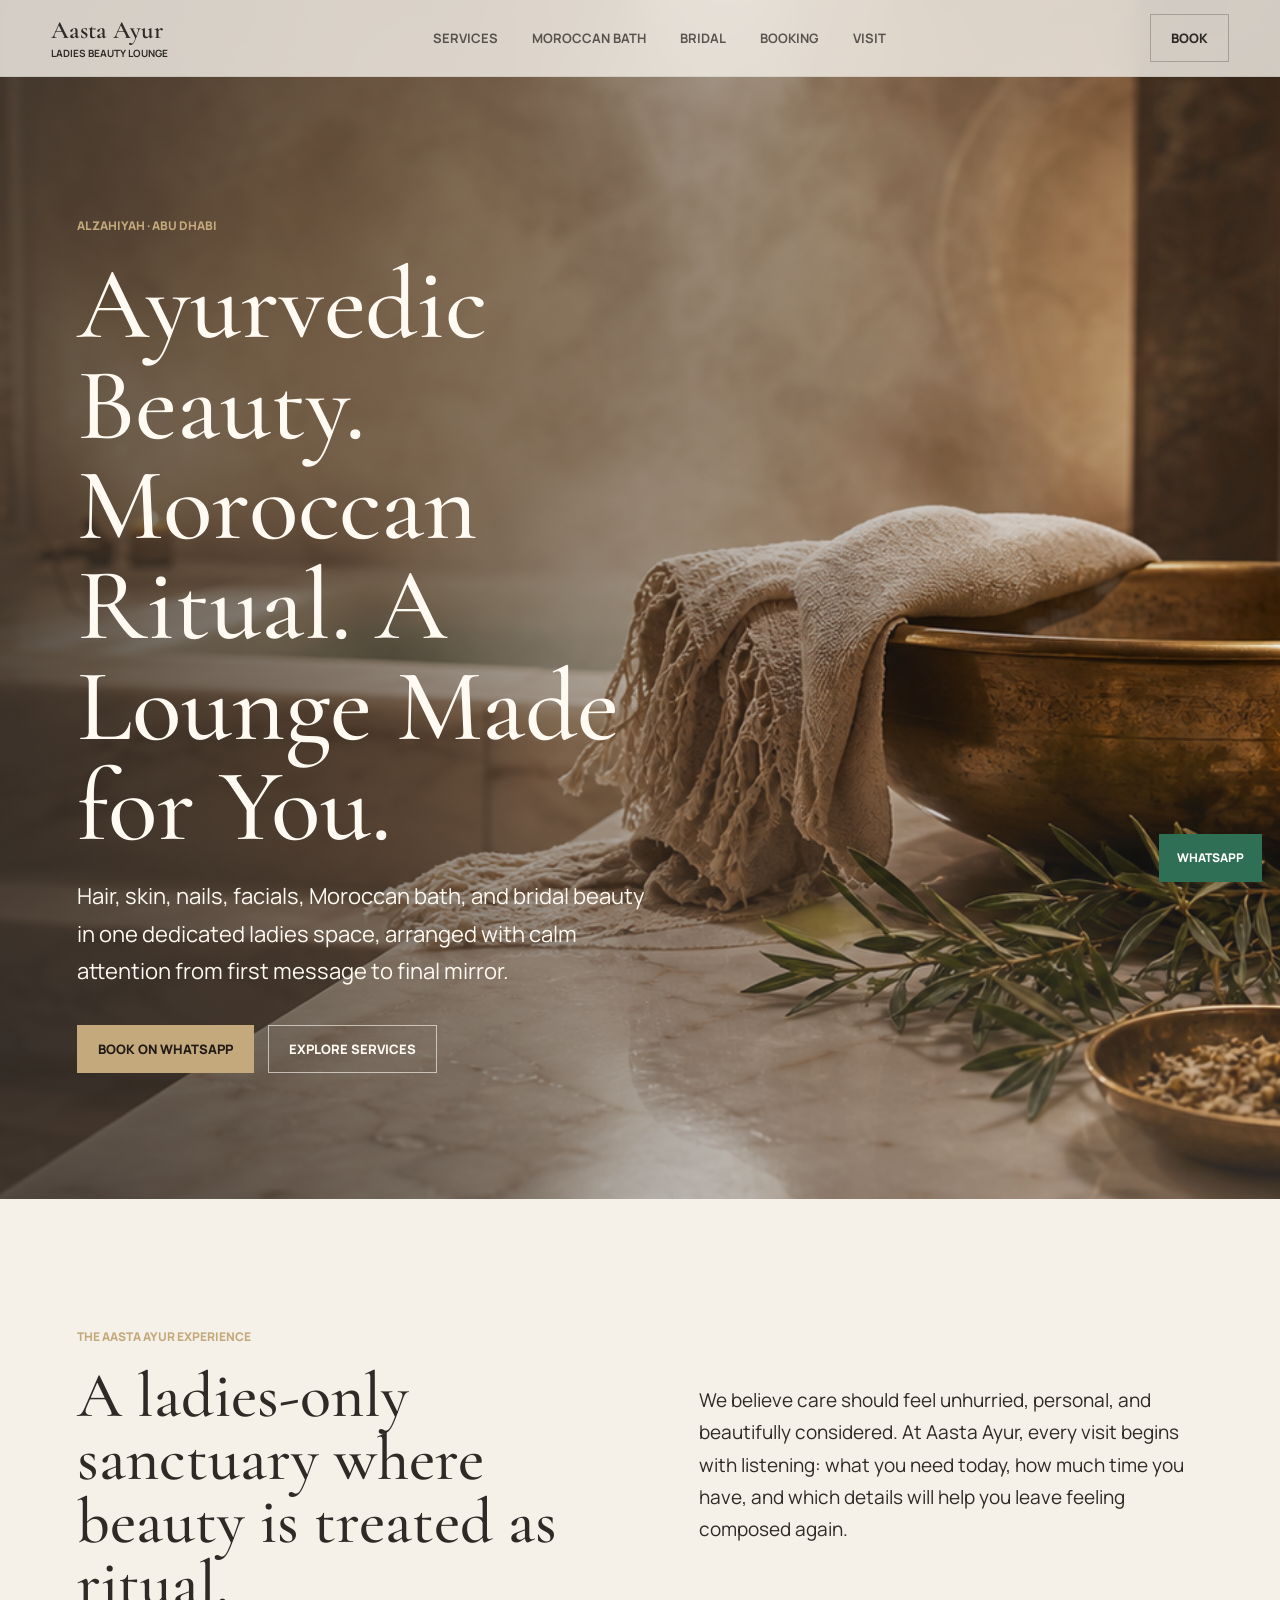
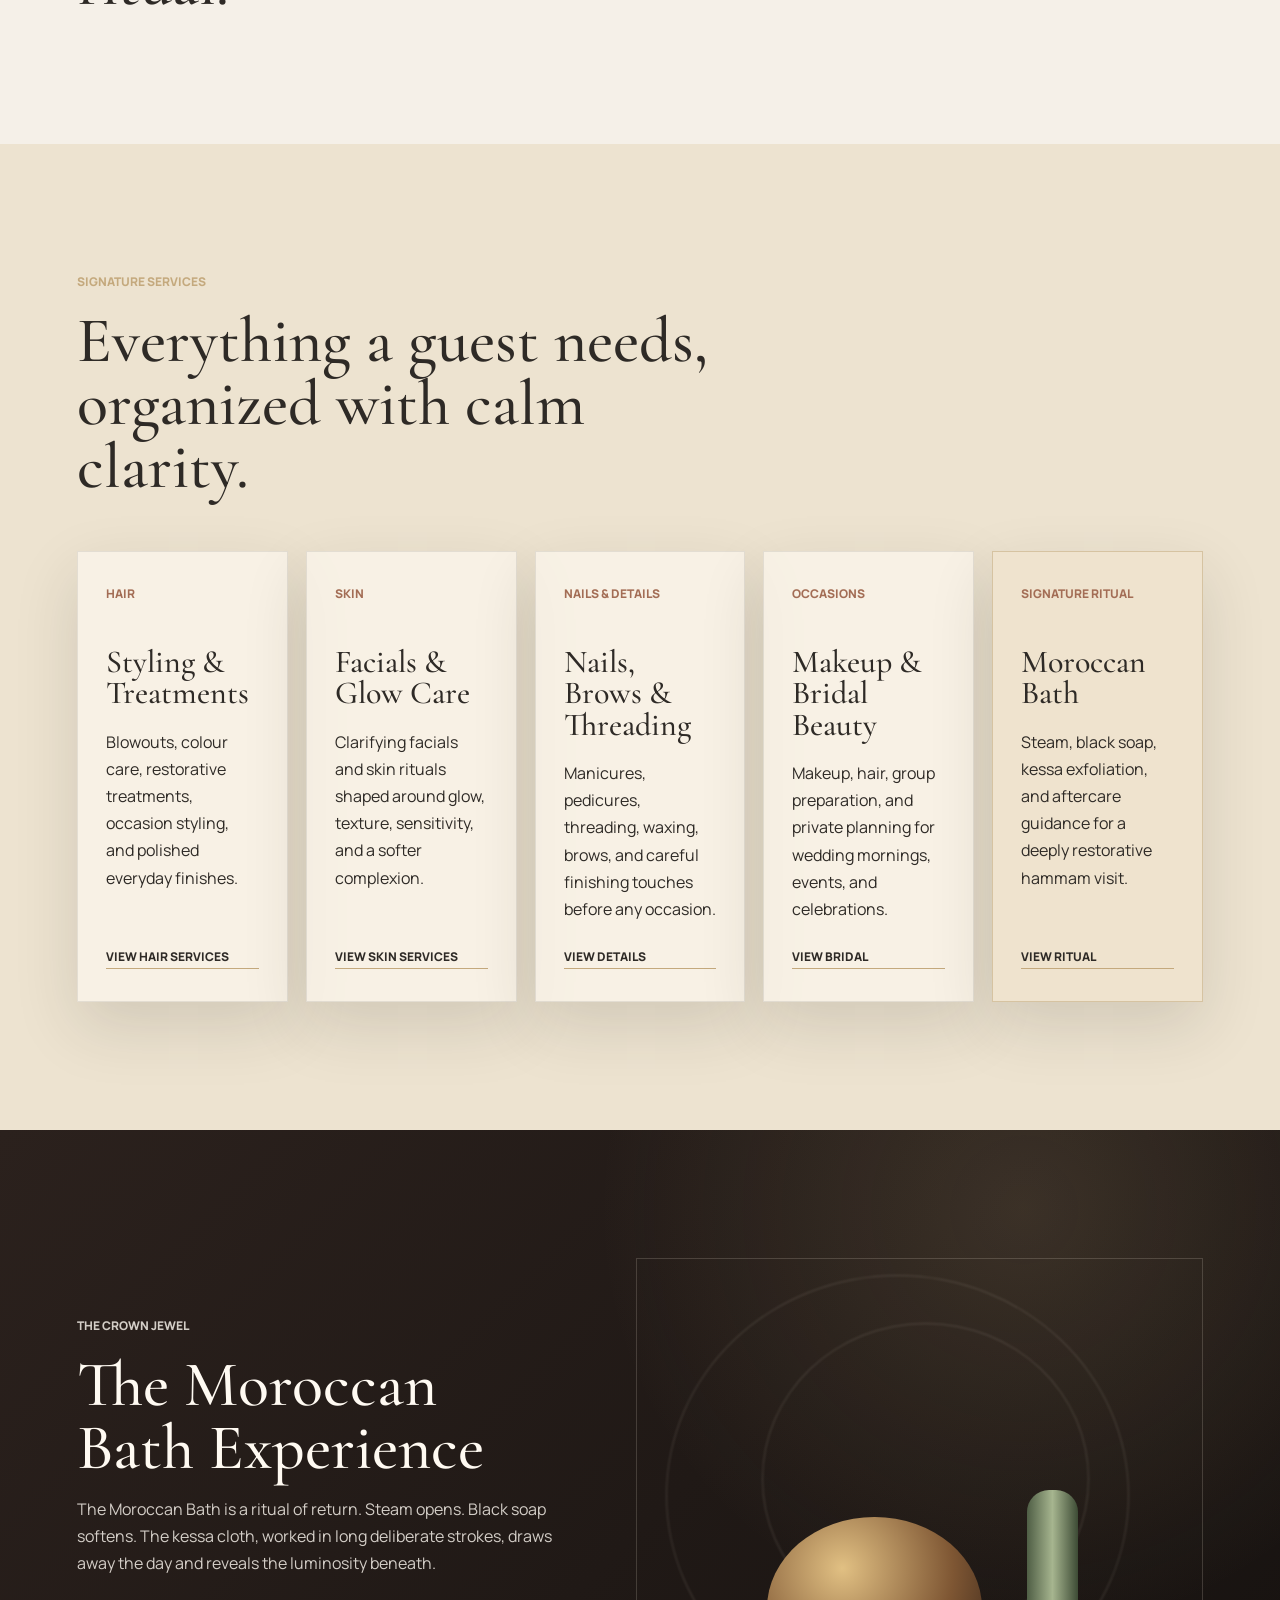
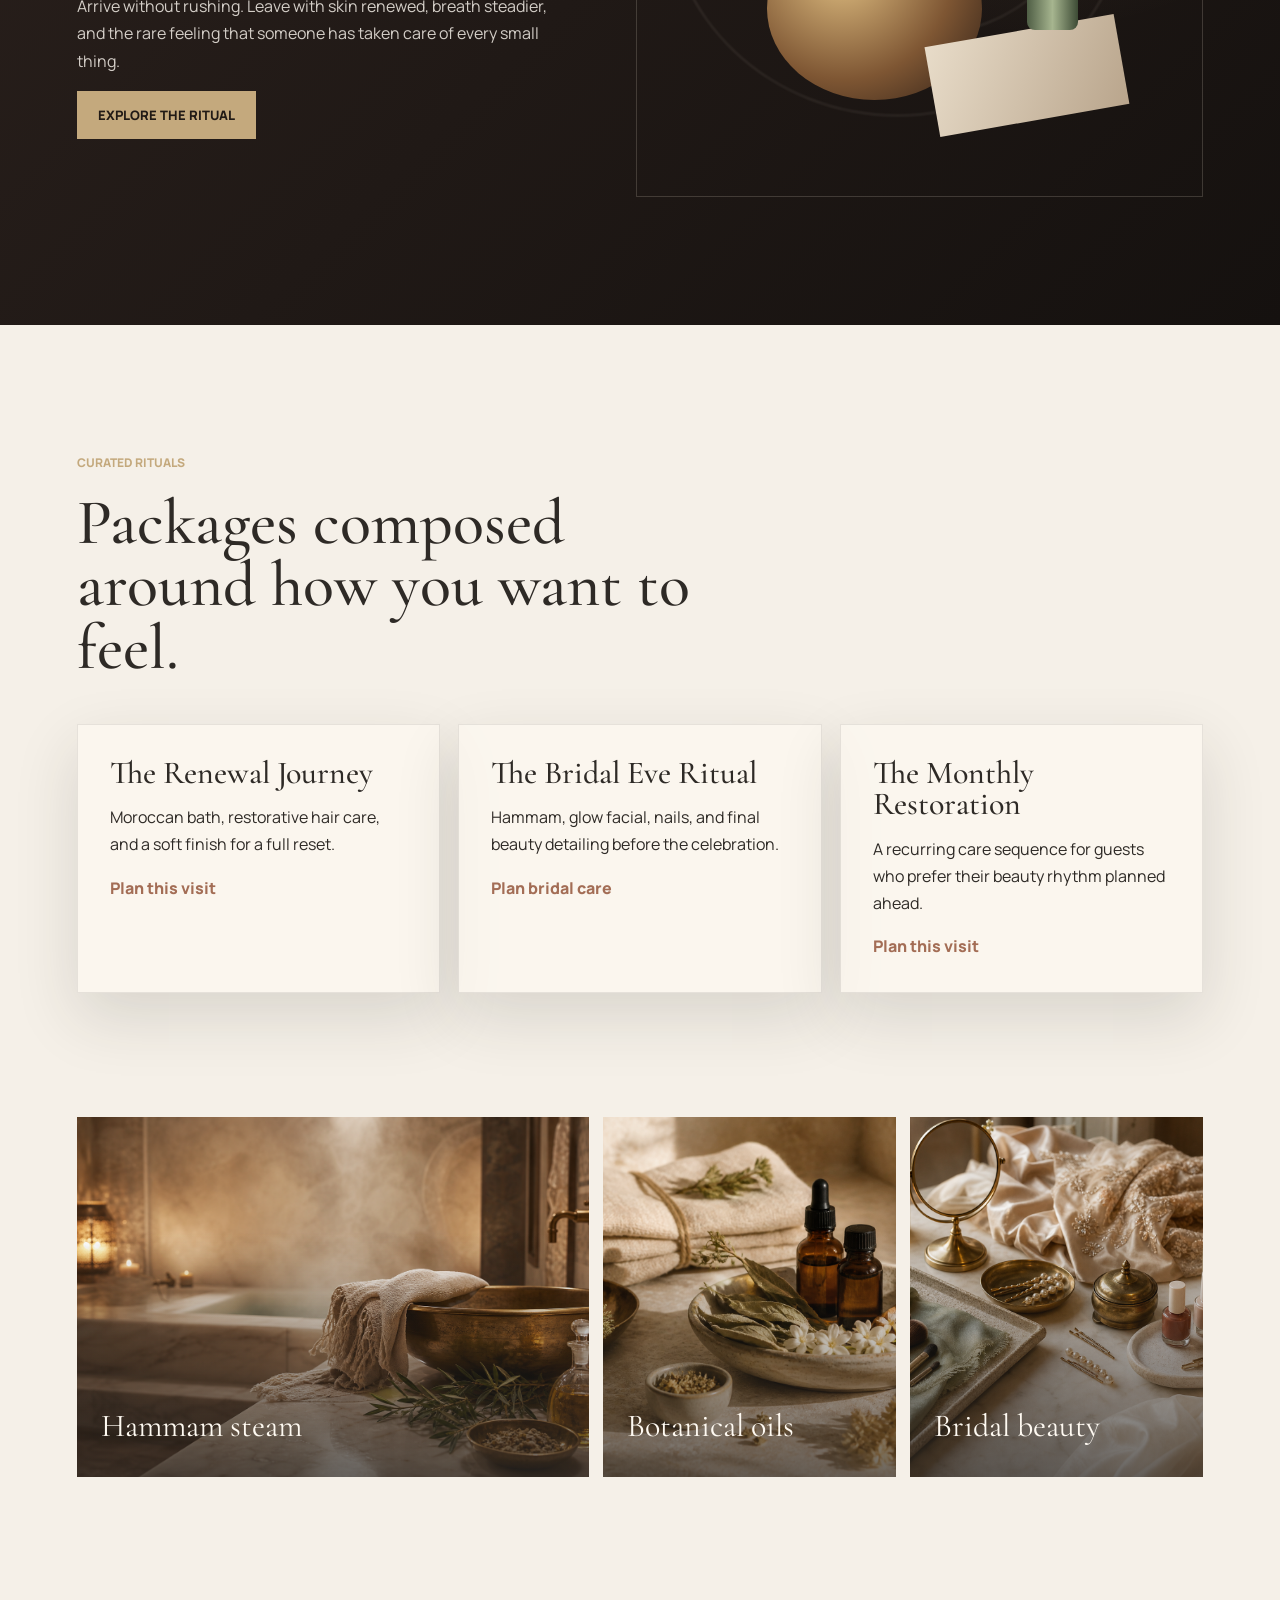
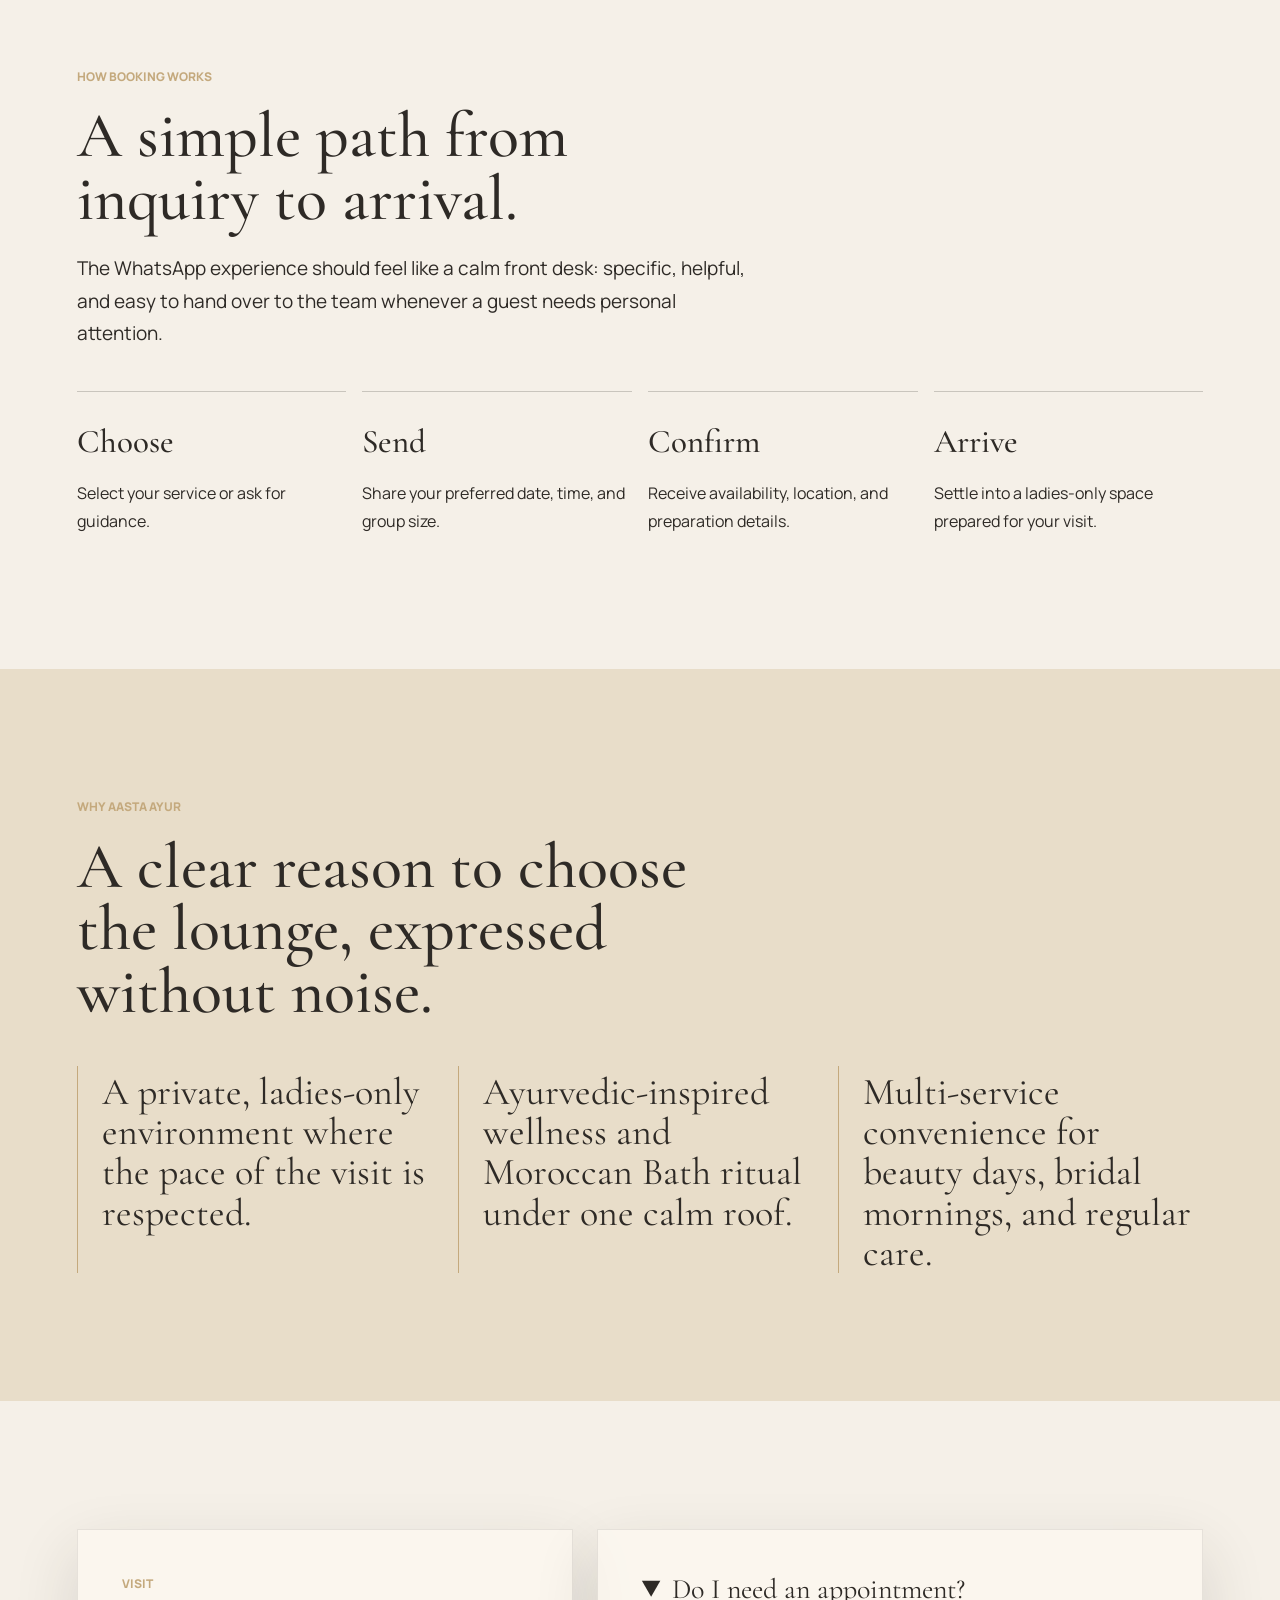
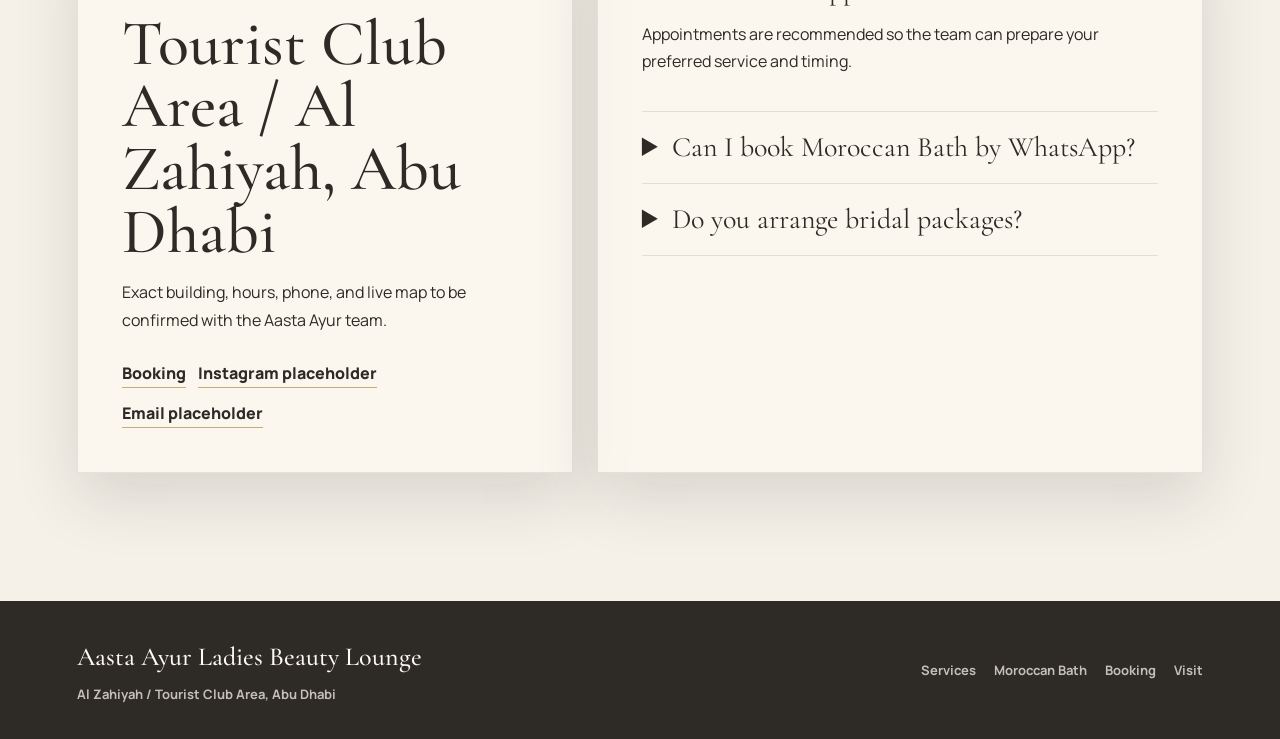
==== commit 835136dd: "Remove demo labels from public pages" ====
--- a/index.html
+++ b/index.html
@@ -6,7 +6,7 @@
     <title>Aasta Ayur Ladies Beauty Lounge | Abu Dhabi Beauty & Moroccan Bath</title>
     <meta
       name="description"
-      content="A refined demo digital flagship concept for Aasta Ayur Ladies Beauty Lounge in Al Zahiyah, Abu Dhabi."
+      content="A refined digital home for Aasta Ayur Ladies Beauty Lounge in Al Zahiyah, Abu Dhabi."
     />
     <link rel="preconnect" href="https://fonts.googleapis.com" />
     <link rel="preconnect" href="https://fonts.gstatic.com" crossorigin />
@@ -37,7 +37,6 @@
         <img class="hero-image" src="assets/hammam-hero.png" alt="" />
         <div class="hero-overlay"></div>
         <div class="hero-content reveal">
-          <p class="concept-note">Private demo concept prepared for Aasta Ayur</p>
           <p class="eyebrow">Al Zahiyah · Abu Dhabi</p>
           <h1 id="hero-title">Ayurvedic Beauty. Moroccan Ritual. A Lounge Made for You.</h1>
           <p>
--- a/styles.css
+++ b/styles.css
@@ -134,18 +134,6 @@
   z-index: 2;
 }
 
-.concept-note {
-  background: rgba(255, 250, 242, 0.12);
-  border: 1px solid rgba(255, 250, 242, 0.28);
-  color: rgba(255, 250, 242, 0.92);
-  display: inline-flex;
-  font-size: 11px;
-  font-weight: 800;
-  margin: 0 0 18px;
-  padding: 8px 10px;
-  text-transform: uppercase;
-}
-
 .eyebrow,
 .section-kicker {
   color: var(--gold);
@@ -598,7 +586,7 @@
   max-width: 980px;
 }
 
-.page-hero-content p:not(.eyebrow):not(.concept-note),
+.page-hero-content p:not(.eyebrow),
 .page-title p {
   font-size: clamp(17px, 2vw, 22px);
   max-width: 720px;
